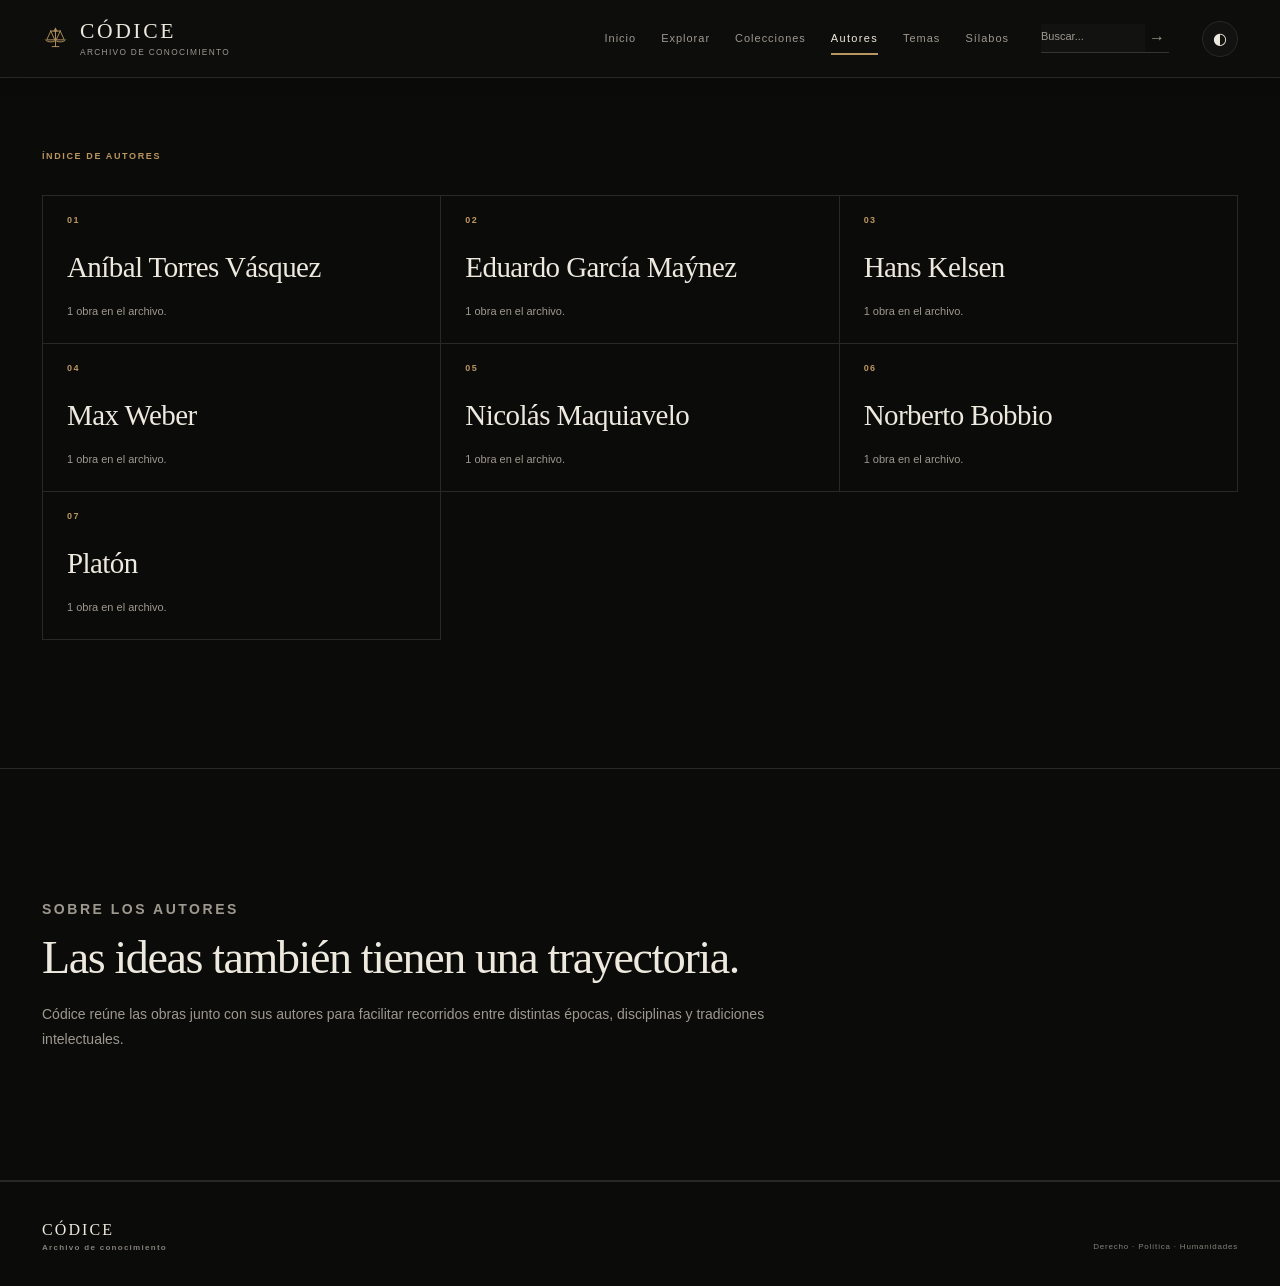
==== autores.html @ 2057ccee "Add files via upload" ====
<!DOCTYPE html>
<html lang="es">

<head>
    <meta charset="UTF-8">
    <meta name="viewport" content="width=device-width, initial-scale=1.0, viewport-fit=cover">
    <meta name="theme-color" content="#0d0d0c">
    <meta name="color-scheme" content="dark light">

    <title>Autores — Códice</title>

    <link rel="stylesheet" href="css/estilo.css">

    <script>
    (function () {
        try {
            var tema = localStorage.getItem("codice-theme");

            if (tema === "light") {
                document.documentElement.setAttribute("data-theme", "light");

                var meta = document.querySelector('meta[name="theme-color"]');

                if (meta) {
                    meta.setAttribute("content", "#f7f4ed");
                }
            }
        } catch (error) {
            /* almacenamiento bloqueado: se usa el tema por defecto */
        }
    })();
</script>

</head>

<body>

<a class="skip-link" href="#contenido">Saltar al contenido</a>


<header class="site-header" id="site-header">

    <a href="index.html" class="logo" aria-label="Códice — Inicio">

        <span class="logo-symbol" aria-hidden="true">

            <svg viewBox="0 0 40 40" xmlns="http://www.w3.org/2000/svg">

                <path d="M20 5V32" />
                <path d="M13 9H27" />
                <path d="M20 5L17.5 9H22.5L20 5Z" />
                <path d="M13 9L7 22H19L13 9Z" />
                <path d="M27 9L21 22H33L27 9Z" />
                <path d="M5 22C6 24 10 25 13 25C16 25 20 24 21 22" />
                <path d="M19 22C20 24 24 25 27 25C30 25 34 24 35 22" />
                <path d="M15 32H25" />

            </svg>

        </span>

        <span class="logo-text">

            <span class="logo-main">
                CÓDICE
            </span>

            <span class="logo-sub">
                ARCHIVO DE CONOCIMIENTO
            </span>

        </span>

    </a>


    <!-- Acciones de la cabecera en móvil (en escritorio quedan ocultas) -->
    <div class="header-actions">

        <button
            class="header-icon-btn"
            type="button"
            id="search-shortcut"
            aria-label="Buscar"
            aria-expanded="false"
            aria-controls="mobile-search"
        >
            <svg viewBox="0 0 24 24" width="22" height="22" fill="none" stroke="currentColor" stroke-width="1.5" stroke-linecap="round" aria-hidden="true">
                <circle cx="10.5" cy="10.5" r="6.5" />
                <path d="M15.5 15.5L21 21" />
            </svg>
        </button>

        <button
            class="header-icon-btn menu-toggle"
            type="button"
            id="menu-toggle"
            aria-label="Menú"
            aria-expanded="false"
            aria-controls="site-nav"
        >
            <span class="menu-icon" aria-hidden="true"></span>
        </button>

    </div>


    <nav class="navigation" id="site-nav" aria-label="Navegación principal">

        <a href="index.html">
            Inicio
        </a>

        <a href="explorar.html">
            Explorar
        </a>

        <a href="colecciones.html">
            Colecciones
        </a>

        <a href="autores.html" class="active" aria-current="page">
            Autores
        </a>

        <a href="temas.html">
            Temas
        </a>

        <a href="silabos.html">
            Sílabos
        </a>


        <form
            class="header-search"
            action="buscar.html"
            method="GET"
            role="search"
        >

            <label
                for="header-search-input"
                class="visually-hidden"
            >
                Buscar en Códice
            </label>

            <input
                id="header-search-input"
                type="search"
                name="q"
                placeholder="Buscar..."
                autocomplete="off"
            >

            <button
                type="submit"
                aria-label="Buscar"
            >
                →
            </button>

        </form>


        <button
            class="theme-toggle"
            type="button"
            aria-label="Modo claro"
            aria-pressed="false"
        >

            <span class="theme-toggle-text" aria-hidden="true">Apariencia</span>

            <span class="theme-toggle-state" aria-hidden="true">Oscuro</span>

            <span
                class="theme-toggle-icon"
                aria-hidden="true"
            >
                ◐
            </span>

        </button>

    </nav>


    <!-- Barra de búsqueda desplegable (solo móvil) -->
    <form
        class="mobile-search"
        id="mobile-search"
        action="buscar.html"
        method="GET"
        role="search"
        hidden
    >

        <label for="mobile-search-input" class="visually-hidden">
            Buscar en Códice
        </label>

        <input
            id="mobile-search-input"
            type="search"
            name="q"
            placeholder="Autor, obra o tema…"
            autocomplete="off"
            enterkeyhint="search"
        >

        <button type="submit" aria-label="Buscar">→</button>

    </form>

</header>


    <main id="contenido" tabindex="-1">

        <section class="section">

            <div class="section-header section-header--compact">

                <div>
                    <p class="eyebrow">
                        ÍNDICE DE AUTORES
                    </p>

                    <h1 class="page-title">Autores</h1>


                </div>

            </div>


<div class="collection-grid" id="lista-autores">

</div>

        </section>


        <section class="manifesto">

            <p class="eyebrow">
                SOBRE LOS AUTORES
            </p>

            <h2>
                Las ideas también tienen
                una trayectoria.
            </h2>

            <p>
                Códice reúne las obras junto con sus autores
                para facilitar recorridos entre distintas
                épocas, disciplinas y tradiciones intelectuales.
            </p>

        </section>

    </main>


    <footer>

    <div class="footer-brand">

        <span>
            CÓDICE
        </span>

        <small>
            Archivo de conocimiento
        </small>

    </div>

    <div class="footer-domain">
        Derecho · Política · Humanidades
    </div>

</footer>

<script src="js/app.js"></script>

</body>

</html>
---- css/estilo.css ----
/* =========================================================
   CÓDICE — HOJA DE ESTILOS

   ÍNDICE
   -----------------------------------------------------
   01. TOKENS
   02. RESET / BASE
   03. UTILIDADES / ACCESIBILIDAD
   04. LAYOUT — PRIMITIVOS
   05. COMPONENTES
       05.1  Header / Logo / Navegación
       05.2  Buscador (header)
       05.3  Cambio de tema
       05.4  Hero (páginas internas)
       05.5  Archive heading
       05.6  Resource List / Resource Card (base editorial)
       05.7  Generic cards
       05.8  Collection grid / Collection card
       05.9  Collection list / Collection row
       05.10 Sílabos
       05.11 Catalog list
       05.12 Search results
       05.13 Explore map
       05.14 Manifesto
       05.15 Footer
       05.16 Buscador avanzado
   06. PÁGINAS ESPECÍFICAS
       06.1  Home — hero + descubrir
       06.2  Biblioteca (#biblioteca)
       06.3  Resource page (recurso.html)
   07. RESPONSIVE GLOBAL (pendiente de descomponer por componente)
   08. MODO CLARO (resuelto en Fase 3 — personalidad propia + transición)
   -----------------------------------------------------

   NOTA: esta reorganización solo reordena y elimina duplicados /
   código huérfano ya confirmados contra el HTML del proyecto.
   No se modificó ningún valor visual, ni se tocaron los puntos
   pendientes de decisión (hardcodes de modo claro, flechas,
   resource-card de dos variantes, patrón eyebrow repetido).
========================================================= */


/* =========================================================
   01. TOKENS
========================================================= */

:root {

    /* =====================================================
       MODO OSCURO — BASE
    ===================================================== */

    /* Fondos */
    --black: #0b0b0a;
    --surface: #121210;
    --surface-light: #191816;

    /* Texto */
    --ivory: #eee9de;
    --ivory-soft: #d4cec2;
    --text-secondary: #9e998f;

    /* Escala gris */
    --gray: #85817a;
    --gray-dark: #514e48;

    /* Líneas */
    --line: #292824;
    --line-soft: rgba(238, 233, 222, 0.08);
    --line-strong: rgba(238, 233, 222, 0.18);

    /* Acento */
    --accent: #b99661;
    --accent-soft: #987c56;

    /* Header */
    --header-bg: #0d0d0c;
    --header-border: #292824;
    --header-shadow: 0 2px 16px rgba(0, 0, 0, 0.18);


    /* =====================================================
       TIPOGRAFÍA
    ===================================================== */

    --serif: Georgia, "Times New Roman", serif;
    --sans: Arial, Helvetica, sans-serif;


    /* =====================================================
       ESPACIADO
    ===================================================== */

    --space-1: 8px;
    --space-2: 12px;
    --space-3: 16px;
    --space-4: 24px;
    --space-5: 32px;
    --space-6: 48px;
    --space-7: 64px;
    --space-8: 96px;
    --space-9: 128px;


    /* =====================================================
       ANCHOS
    ===================================================== */

    --content-width: 1380px;
    --reading-width: 760px;
    --narrow-width: 620px;


    /* =====================================================
       MOVIMIENTO
    ===================================================== */

    --ease-soft: cubic-bezier(0.22, 1, 0.36, 1);
    --ease-standard: cubic-bezier(0.4, 0, 0.2, 1);

    --transition-fast: 160ms var(--ease-standard);
    --transition: 240ms var(--ease-soft);
    --transition-slow: 420ms var(--ease-soft);


    /* =====================================================
       BORDES
    ===================================================== */

    --border-thin: 1px solid var(--line);
    --border-soft: 1px solid var(--line-soft);
    --border-strong: 1px solid var(--line-strong);
}


/* =========================================================
   CÓDICE — MODO CLARO (tokens)
========================================================= */

[data-theme="light"] {

    /* =====================================================
       BASE — PAPEL
    ===================================================== */

    --black: #e7e2d8;
    --surface: #f4f1e9;
    --surface-light: #ddd7ca;


    /* =====================================================
       TIPOGRAFÍA — TINTA
    ===================================================== */

    --ivory: #201e1a;
    --ivory-soft: #3f3b34;
    --text-secondary: #686259;


    /* =====================================================
       GRISES
    ===================================================== */

    --gray: #645c51;
    --gray-dark: #aaa398;


    /* =====================================================
       LÍNEAS — IMPRESIÓN

       Valor más definido que el original (formaliza el ajuste
       manual que ya existía en overrides sueltos, unificado
       aquí como fuente única de verdad).
    ===================================================== */

    --line: #b9af9e;
    --line-soft: rgba(32, 30, 26, 0.10);
    --line-strong: rgba(32, 30, 26, 0.20);


    /* =====================================================
       ACENTO — BRONCE (hilo de marca compartido con el modo
       oscuro, con temple propio: más templado/antiguo)
    ===================================================== */

    --accent: #745829;
    --accent-soft: #5f4420;


    /* =====================================================
       HEADER — PAPEL MÁS LIMPIO
    ===================================================== */

    --header-bg: #f7f4ed;
    --header-border: #b9af9e;
    --header-shadow: 0 4px 26px rgba(40, 36, 28, 0.06);
}


/* =========================================================
   02. RESET / BASE
========================================================= */

*,
*::before,
*::after {
    box-sizing: border-box;
}

html {
    scroll-behavior: smooth;
    scroll-padding-top: 24px;
}

body {
    min-height: 100vh;
    margin: 0;
    background: var(--black);
    color: var(--ivory);
    font-family: var(--sans);
    font-size: 15px;
    line-height: 1.65;
    text-rendering: optimizeLegibility;
    -webkit-font-smoothing: antialiased;
}

img {
    display: block;
    max-width: 100%;
}

a {
    color: inherit;
    text-decoration: none;
}

button,
input,
select,
textarea {
    font: inherit;
    appearance: none;
}

button {
    cursor: pointer;
}

::selection {
    background: var(--accent);
    color: var(--black);
}

:focus-visible {
    outline: 1px solid var(--accent);
    outline-offset: 4px;
}

input::placeholder,
textarea::placeholder {
    opacity: 1;
}

main a {
    transition:
        color var(--transition-fast),
        opacity var(--transition-fast);
}

main a:hover {
    color: var(--ivory);
}


/* =========================================================
   TRANSICIÓN DE TEMA — BASE UNIVERSAL

   Especificidad mínima a propósito (selector universal): así
   cualquier componente con su propio `transition` más
   específico (cards, filas, etc., ya ajustados arriba) sigue
   mandando sobre esta regla. Esta capa solo cubre lo que no
   tiene transición propia (body, footer, .manifesto,
   .resource-metadata p, .resource-citation,
   .discover-cover, #biblioteca .card-cover, entre otros),
   así el cambio de tema no salta bruscamente en ningún punto
   del sitio. Se apoya en Fase 3: transición fluida oscuro/claro.
========================================================= */

*,
*::before,
*::after {
    transition:
        background-color var(--transition),
        border-color var(--transition),
        box-shadow var(--transition),
        color var(--transition);
}


/* =========================================================
   TRANSICIÓN DE TEMA — VIEW TRANSITIONS API

   El comportamiento nativo por defecto ya es un crossfade;
   solo ajustamos la duración para que combine con el resto
   del sistema de movimiento (--transition, 240ms).
========================================================= */

::view-transition-old(root),
::view-transition-new(root) {
    animation-duration: var(--transition);
}


/* =========================================================
   REDUCCIÓN DE MOVIMIENTO
========================================================= */

@media (prefers-reduced-motion: reduce) {

    html {
        scroll-behavior: auto;
    }

    *,
    *::before,
    *::after {
        scroll-behavior: auto !important;
        transition-duration: 0.01ms !important;
        animation-duration: 0.01ms !important;
        animation-iteration-count: 1 !important;
    }

    ::view-transition-old(root),
    ::view-transition-new(root) {
        animation-duration: 0.01ms !important;
    }
}


/* =========================================================
   03. UTILIDADES / ACCESIBILIDAD
========================================================= */

.visually-hidden {
    position: absolute !important;
    width: 1px !important;
    height: 1px !important;
    padding: 0 !important;
    margin: -1px !important;
    overflow: hidden !important;
    clip: rect(0, 0, 0, 0) !important;
    white-space: nowrap !important;
    border: 0 !important;
}


/* =========================================================
   04. LAYOUT — PRIMITIVOS
========================================================= */

.section {
    width: 100%;
    padding: var(--space-9) 42px;
    border-bottom: var(--border-thin);
}


/* =========================================================
   PÁGINAS DE ÍNDICE (Explorar / Colecciones / Autores / Temas / Sílabos)

   .section normalmente usa padding-top: 128px (--space-9),
   pensado para separar secciones dentro de una página con
   más presentación editorial (como Inicio). En estas páginas
   de índice, sin hero grande delante, ese mismo valor se
   siente como espacio muerto entre el header y el contenido.

   No se toca `.section` en sí (la usa Inicio también) — se
   sobreescribe solo cuando `.section` es lo primero dentro de
   `<main>`, que es exactamente el caso de estas páginas.
========================================================= */

main > .section:first-child {
    padding-top: 72px;
}


.eyebrow {
    margin: 0;

    color: var(--accent);

    font-size: 9px;
    font-weight: 600;
    letter-spacing: 0.18em;
    line-height: 1.4;

    text-transform: uppercase;
}

.section-header {
    display: flex;
    align-items: flex-end;
    justify-content: space-between;

    gap: var(--space-6);

    margin-bottom: var(--space-7);
}

.section-header > div {
    min-width: 0;
}

.section-header h1,

.section-header h2 {
    margin: 12px 0 0;

    color: var(--ivory);

    font-family: var(--serif);
    font-size: clamp(38px, 4.4vw, 60px);
    font-weight: 400;
    line-height: 0.94;
    letter-spacing: -0.035em;
}

.section-header > a {
    flex-shrink: 0;

    color: var(--text-secondary);

    font-size: 10px;
    font-weight: 600;
    letter-spacing: 0.12em;
    line-height: 1;

    transition:
        color var(--transition-fast),
        transform var(--transition-fast);
}

.section-header > a:hover {
    color: var(--ivory);
    transform: translateX(3px);
}

/* Para páginas donde el H2 era tautológico con el eyebrow
   (ej. "ÍNDICE DE AUTORES" + "Explorar por autor") y se
   eliminó: sin H2, el margin-bottom de 64px pensado para
   acompañar un título grande deja demasiado aire bajo una
   sola línea pequeña. */
.section-header--compact {
    margin-bottom: 32px;
}

.text-link,
.manifesto-link {
    position: relative;

    display: inline-flex;
    align-items: center;

    color: var(--ivory);

    font-size: 10px;
    font-weight: 600;
    letter-spacing: 0.13em;
    line-height: 1;

    transition: color var(--transition-fast);
}

.text-link::after,
.manifesto-link::after {
    content: "";

    width: 34px;
    height: 1px;

    margin-left: 12px;

    background: var(--accent);

    transform-origin: left center;

    transition:
        width var(--transition),
        transform var(--transition);
}

.text-link:hover,
.manifesto-link:hover {
    color: var(--ivory);
}

.text-link:hover::after,
.manifesto-link:hover::after {
    width: 45px;
}

.description {
    margin: 0;

    color: var(--ivory-soft);

    font-family: var(--serif);
    font-size: 22px;
    line-height: 1.4;
    letter-spacing: -0.01em;
}

.section-note {
    max-width: var(--narrow-width);

    margin: 10px 0 0;

    color: var(--text-secondary);

    font-size: 13px;
    line-height: 1.7;
}

.section-note:empty {
    display: none;
}

.page-main {
    width: min(100%, var(--content-width));
    margin: 0 auto;

    padding: var(--space-8) 42px var(--space-9);
}

.page-header {
    padding-bottom: var(--space-7);
    margin-bottom: var(--space-6);

    border-bottom: var(--border-thin);
}

.page-header h1 {
    max-width: 1000px;

    margin: 14px 0 18px;

    color: var(--ivory);

    font-family: var(--serif);
    font-size: clamp(54px, 7vw, 88px);
    font-weight: 400;
    line-height: 0.9;
    letter-spacing: -0.05em;
}

.page-header p {
    max-width: var(--narrow-width);

    margin: 0;

    color: var(--text-secondary);

    font-size: 14px;
    line-height: 1.8;
}

.page-section-title {
    margin: 0 0 var(--space-4);

    color: var(--ivory);

    font-family: var(--serif);
    font-size: 34px;
    font-weight: 400;
    line-height: 0.98;
    letter-spacing: -0.025em;
}

.page-section-label {
    margin: 0 0 10px;

    color: var(--accent);

    font-size: 9px;
    font-weight: 600;
    letter-spacing: 0.18em;
    line-height: 1.4;

    text-transform: uppercase;
}

.reading-width {
    width: min(100%, var(--reading-width));
}

.narrow-width {
    width: min(100%, var(--narrow-width));
}


/* =========================================================
   05. COMPONENTES
========================================================= */

/* =========================================================
   05.1 HEADER / LOGO / NAVEGACIÓN
========================================================= */

.site-header {
    position: sticky;
    top: 0;
    z-index: 100;

    width: 100%;
    min-height: 78px;
    padding: 0 42px;

    display: flex;
    align-items: center;
    justify-content: space-between;

    background: var(--header-bg);
    border-bottom: 1px solid var(--header-border);
    box-shadow: var(--header-shadow);

    transition:
        background-color var(--transition),
        border-color var(--transition),
        box-shadow var(--transition);
}

.logo {
    display: flex;
    align-items: center;
    gap: 11px;

    flex-shrink: 0;
}

.logo-symbol {
    width: 27px;
    height: 27px;

    display: flex;
    align-items: center;
    justify-content: center;

    flex-shrink: 0;

    color: var(--accent);
}

.logo-symbol svg {
    width: 100%;
    height: 100%;

    fill: none;
    stroke: currentColor;
    stroke-width: 1.35;
    stroke-linecap: round;
    stroke-linejoin: round;
}

.logo-text {
    display: flex;
    flex-direction: column;
    justify-content: center;
}

.logo-main {
    color: var(--ivory);

    font-family: var(--serif);
    font-size: 1.35rem;
    font-weight: 400;
    letter-spacing: 0.12em;
    line-height: 1;
}

.logo-sub {
    margin-top: 5px;

    color: var(--text-secondary);

    font-size: 0.52rem;
    font-weight: 400;
    letter-spacing: 0.16em;
    line-height: 1;
}

.navigation {
    display: flex;
    align-items: center;
    justify-content: flex-end;

    gap: 25px;

    flex-shrink: 0;
    white-space: nowrap;
}

.navigation > a {
    position: relative;

    color: var(--text-secondary);

    font-size: 11px;
    font-weight: 500;
    letter-spacing: 0.09em;
    line-height: 1;

    transition:
        color var(--transition-fast),
        opacity var(--transition-fast);
}

.navigation > a:hover {
    color: var(--ivory);
}

.navigation > a.active {
    color: var(--ivory);
    letter-spacing: 0.12em;
}

.navigation > a.active::after {
    content: "";

    position: absolute;
    left: 0;
    right: 0;
    bottom: -11px;

    height: 2px;

    background: var(--accent);
}


/* =========================================================
   05.2 BUSCADOR (HEADER)
========================================================= */

.header-search {
    width: 128px;
    margin-left: 7px;

    display: flex;
    align-items: center;

    border-bottom: 1px solid var(--line-strong);

    transition:
        width var(--transition),
        border-color var(--transition);
}

.header-search:focus-within {
    width: 160px;
    border-color: var(--accent);
}

.header-search input {
    width: 100%;
    min-width: 0;

    padding: 6px 0 8px;

    border: 0;
    outline: none;

    background: var(--surface);
    color: var(--ivory);

    font-size: 11px;
    line-height: 1.2;

    transition:
        background-color var(--transition),
        color var(--transition);
}

.header-search input::placeholder {
    color: var(--text-secondary);
}

.header-search input:focus {
    background: var(--surface-light);
}

.header-search button {
    width: 24px;
    height: 28px;

    flex-shrink: 0;

    padding: 0;

    border: 0;
    background: transparent;

    color: var(--text-secondary);

    font-size: 16px;
    font-weight: 400;
    line-height: 1;

    transition:
        color var(--transition-fast),
        transform var(--transition-fast);
}

.header-search button:hover {
    color: var(--accent);
    transform: translateX(2px);
}


/* =========================================================
   05.3 CAMBIO DE TEMA
========================================================= */

.theme-toggle {
    width: 36px;
    height: 36px;

    margin-left: 8px;
    padding: 0;

    display: flex;
    align-items: center;
    justify-content: center;

    flex-shrink: 0;

    border: 1px solid var(--line);
    border-radius: 50%;

    background: var(--surface);
    color: var(--ivory);

    cursor: pointer;

    transition:
        color var(--transition-fast),
        border-color var(--transition-fast),
        background-color var(--transition-fast),
        transform var(--transition-fast);
}

.theme-toggle:hover {
    color: var(--accent);
    border-color: var(--accent);
    background: var(--surface-light);

    transform: rotate(8deg);
}

.theme-toggle-icon {
    display: block;

    font-size: 16px;
    line-height: 1;
}


/* =========================================================
   05.4 HERO (PÁGINAS INTERNAS)
========================================================= */

main > .hero {
    padding: 58px 42px 54px;
    border-bottom: var(--border-thin);
    background: var(--black);
}

main > .hero .hero-content {
    width: min(100%, var(--content-width));
    margin: 0 auto;
}

main > .hero .hero-content h1 {
    max-width: 1000px;

    margin: 14px 0 16px;

    color: var(--ivory);

    font-family: var(--serif);
    font-size: clamp(52px, 7vw, 88px);
    font-weight: 400;
    line-height: 0.9;
    letter-spacing: -0.05em;
}

main > .hero .hero-description {
    max-width: var(--narrow-width);

    margin: 0;

    color: var(--text-secondary);

    font-size: 14px;
    line-height: 1.8;
}

/* Variante reducida: solo explorar.html y buscar.html (contienen #biblioteca) */
body:has(#biblioteca) > main > .hero {
    min-height: 0;
    padding: 30px 42px 34px;
}

body:has(#biblioteca) > main > .hero .hero-content {
    max-width: 780px;
}


/* =========================================================
   05.5 ARCHIVE HEADING
========================================================= */

.archive-heading {
    display: flex;
    align-items: flex-end;
    justify-content: space-between;
    gap: 30px;
    margin-bottom: 28px;
}

.archive-heading h2 {
    margin: 0;
    font-family: var(--serif);
    font-size: 34px;
    font-weight: 400;
    line-height: 1;
}

.archive-count {
    color: var(--gray);
    font-size: 10px;
    letter-spacing: 0.12em;
}


/* =========================================================
   05.6 RESOURCE LIST / RESOURCE CARD (base editorial)

   NOTA: este componente tiene una segunda variante definida
   más abajo bajo #biblioteca (06.2). Pendiente decidir si se
   formalizan como "variantes" de un mismo sistema o se separan
   con nombres propios — ver conversación sobre arquitectura.
========================================================= */

.resource-list {
    display: grid;
    grid-template-columns: repeat(3, minmax(0, 1fr));
    gap: 1px;
    background: var(--line);
    border-top: 1px solid var(--line);
    border-left: 1px solid var(--line);
}

.resource-list > * {
    min-width: 0;
}

.resource-card {
    min-width: 0;
    border: 0;
    border-right: 1px solid var(--line);
    border-bottom: 1px solid var(--line);
    background: var(--surface);
    transition:
        background-color var(--transition),
        border-color var(--transition);
}

.resource-card:hover {
    background: var(--surface-light);
}

.resource-card a {
    display: block;
}

.resource-card .card-cover {
    background: var(--surface-light);
}


.resource-card .card-content {
    padding: 22px 22px 25px;
}

.resource-card .eyebrow {
    color: var(--accent);
}

.resource-card h3 {
    min-height: 2em;
    margin: 9px 0 5px;
    color: var(--ivory);
    font-family: var(--serif);
    font-size: 28px;
    font-weight: 400;
    line-height: 1.05;
}

.resource-card p {
    margin: 0;
    color: var(--text-secondary);
    font-size: 12px;
    line-height: 1.55;
}

.resource-card .card-meta {
    margin-top: 12px;
    color: var(--gray);
    font-size: 10px;
    letter-spacing: 0.06em;
}

.resource-card:hover h3 {
    color: var(--ivory);
}

.card-cover {
    width: 100%;
    aspect-ratio: 0.68;
    object-fit: cover;
    display: block;
}


/* =========================================================
   05.7 GENERIC CARDS
========================================================= */

.card-content {
    padding: 20px;
}

.card-content h3 {
    margin: 7px 0;
    font-family: var(--serif);
    font-size: 26px;
    font-weight: 400;
    color: var(--ivory);
}

.card-content p {
    margin: 0;
    color: var(--text-secondary);
    font-size: 12px;
}


/* =========================================================
   05.8 COLLECTION GRID / COLLECTION CARD
   (autores.html, colecciones.html, temas.html)
========================================================= */

.collection-grid {
    display: grid;
    grid-template-columns: repeat(3, minmax(0, 1fr));

    border-top: var(--border-thin);
    border-left: var(--border-thin);
}

.collection-card {
    position: relative;

    min-height: 148px;
    padding: 20px 24px 22px;

    display: flex;
    flex-direction: column;
    justify-content: space-between;

    background: var(--black);
    border-right: var(--border-thin);
    border-bottom: var(--border-thin);

    transition:
        background-color var(--transition),
        border-color var(--transition),
        padding var(--transition);
}

.collection-card:hover {
    background: var(--surface);
    padding-left: 31px;
    padding-right: 21px;
}

.collection-card > span:first-child {
    color: var(--accent);

    font-size: 9px;
    font-weight: 600;
    letter-spacing: 0.16em;
    line-height: 1;
}

.collection-card h3 {
    margin: 15px 0 6px;

    color: var(--ivory);

    font-family: var(--serif);
    font-size: 29px;
    font-weight: 400;
    line-height: 1.02;
    letter-spacing: -0.02em;

    transition: color var(--transition-fast);
}

.collection-card:hover h3 {
    color: var(--ivory-soft);
}

.collection-card p {
    max-width: 330px;

    margin: 0;

    color: var(--text-secondary);

    font-size: 11px;
    line-height: 1.65;
}

.collection-card::after {
    content: "→";

    position: absolute;
    right: 25px;
    bottom: 24px;

    color: var(--gray);

    font-size: 16px;

    opacity: 0;

    transform: translateX(-5px);

    transition:
        opacity var(--transition),
        color var(--transition),
        transform var(--transition);
}

.collection-card:hover::after {
    color: var(--accent);
    opacity: 1;
    transform: translateX(0);
}

@media (max-width: 850px) {

    .collection-grid {
        grid-template-columns: repeat(2, minmax(0, 1fr));
    }

}

@media (max-width: 600px) {

    .collection-grid {
        grid-template-columns: 1fr;
    }

    .collection-card {
        min-height: 140px;
        padding: 18px 18px 20px;
    }

    .collection-card:hover {
        padding-left: 25px;
        padding-right: 15px;
    }

    .collection-card h3 {
        font-size: 27px;
    }

}


/* =========================================================
   05.9 COLLECTION LIST / COLLECTION ROW
   (bloque "Colecciones" en index.html)
========================================================= */

.collection-list {
    border-top: var(--border-thin);
}

.collection-row {
    min-height: 118px;

    display: grid;
    grid-template-columns: 60px minmax(220px, 1fr) minmax(180px, 0.65fr) 30px;

    gap: 28px;
    align-items: center;

    padding: 0;

    border-bottom: var(--border-thin);

    transition:
        background-color var(--transition),
        border-color var(--transition),
        padding var(--transition);
}

.collection-row:hover {
    padding-left: 16px;
    padding-right: 16px;

    background: var(--surface);
}

.collection-number {
    color: var(--accent);

    font-size: 9px;
    font-weight: 600;
    letter-spacing: 0.16em;
}

.collection-name {
    color: var(--ivory);

    font-family: var(--serif);
    font-size: clamp(27px, 3vw, 36px);
    font-weight: 400;
    line-height: 1;
    letter-spacing: -0.025em;

    transition: color var(--transition-fast);
}

.collection-row:hover .collection-name {
    color: var(--ivory-soft);
}

.collection-description {
    color: var(--text-secondary);

    font-size: 10px;
    line-height: 1.6;
    letter-spacing: 0.06em;
}

.collection-arrow {
    justify-self: end;

    color: var(--gray);

    font-size: 18px;

    transition:
        color var(--transition-fast),
        transform var(--transition);
}

.collection-row:hover .collection-arrow {
    color: var(--accent);
    transform: translateX(4px);
}

@media (max-width: 700px) {

    .collection-row {
        min-height: 96px;

        grid-template-columns: 34px 1fr 25px;

        gap: 15px;
    }

    .collection-description {
        display: none;
    }

    .collection-name {
        font-size: 25px;
    }

    .collection-row:hover {
        padding-left: 10px;
        padding-right: 10px;
    }
}


/* =========================================================
   05.10 SÍLABOS (silabos.html)

   Índice de ciclos persistente + contenido de un solo ciclo.
   Los ciclos son la navegación (12, siempre visibles); los
   cursos son el contenido (filas de registro, no tarjetas).
   En escritorio el índice queda sticky a la izquierda; en
   móvil se convierte en una franja horizontal no fija.
========================================================= */

.syllabus-layout {
    display: grid;
    grid-template-columns: 190px minmax(0, 1fr);
    gap: 64px;
    align-items: start;
}


/* ---- Índice de ciclos ---- */

.syllabus-index {
    position: sticky;
    top: 96px;

    display: flex;
    flex-direction: column;

    border-top: var(--border-thin);
}

.syllabus-index-link {
    position: relative;

    display: flex;
    align-items: baseline;
    justify-content: space-between;
    gap: 10px;

    padding: 11px 0 11px 14px;

    border-bottom: var(--border-soft);

    color: var(--text-secondary);

    font-size: 12px;
    letter-spacing: 0.03em;
    line-height: 1.3;

    transition:
        color var(--transition-fast),
        padding var(--transition-fast);
}

.syllabus-index-link:hover {
    padding-left: 18px;

    color: var(--ivory);
}

.syllabus-index-link[aria-current="true"] {
    color: var(--ivory);
}

.syllabus-index-link[aria-current="true"]::before {
    content: "";

    position: absolute;
    left: 0;
    top: 9px;
    bottom: 9px;

    width: 2px;

    background: var(--accent);
}

.syllabus-index-roman {
    font-family: var(--serif);
    font-size: 14px;
}

.syllabus-index-count {
    flex-shrink: 0;

    color: var(--gray);

    font-size: 9px;
    letter-spacing: 0.08em;
}


/* ---- Contenido del ciclo activo ---- */

.syllabus-content {
    min-width: 0;
}

.syllabus-cycle-heading {
    display: flex;
    align-items: baseline;
    gap: 16px;

    padding-bottom: 18px;
    margin-bottom: 4px;

    border-bottom: var(--border-thin);
}

.syllabus-cycle-heading h2 {
    margin: 0;

    color: var(--ivory);

    font-family: var(--serif);
    font-size: clamp(28px, 3vw, 36px);
    font-weight: 400;
    line-height: 1;
    letter-spacing: -0.02em;
}

.syllabus-cycle-heading-count {
    color: var(--gray);

    font-size: 10px;
    font-weight: 600;
    letter-spacing: 0.14em;
    line-height: 1;

    text-transform: uppercase;
}

.syllabus-courses {
    margin: 0;
    padding: 0;

    list-style: none;
}

.syllabus-course {
    display: grid;
    grid-template-columns: 40px minmax(0, 1fr);
    gap: 0 18px;

    padding: 18px 0;
}

.syllabus-course + .syllabus-course {
    border-top: var(--border-soft);
}

.syllabus-course-number {
    padding-top: 8px;

    color: var(--accent);

    font-size: 9px;
    font-weight: 600;
    letter-spacing: 0.16em;
    line-height: 1;
}

.syllabus-course-name {
    margin: 0;

    color: var(--ivory);

    font-family: var(--serif);
    font-size: 21px;
    font-weight: 400;
    line-height: 1.15;
    letter-spacing: -0.015em;
}

.syllabus-course-description {
    max-width: 560px;

    margin: 7px 0 0;

    color: var(--text-secondary);

    font-size: 12px;
    line-height: 1.6;
}

.syllabus-course-meta {
    display: flex;
    flex-wrap: wrap;
    align-items: baseline;
    gap: 4px 10px;

    margin: 7px 0 0;

    color: var(--ivory-soft);

    font-size: 11px;
    line-height: 1.5;
}

.syllabus-meta-label {
    color: var(--gray);

    font-size: 8px;
    font-weight: 600;
    letter-spacing: 0.16em;
    line-height: 1.3;

    text-transform: uppercase;
}


/* ---- Paginador (ciclo anterior / siguiente) ---- */

.syllabus-pager {
    display: flex;
    justify-content: space-between;
    gap: 24px;

    margin-top: 8px;
    padding-top: 22px;

    border-top: var(--border-thin);
}

.syllabus-pager-link {
    max-width: 45%;

    color: var(--text-secondary);

    font-size: 11px;
    letter-spacing: 0.05em;
    line-height: 1.5;

    transition: color var(--transition-fast);
}

.syllabus-pager-link:hover {
    color: var(--ivory);
}

.syllabus-pager-next {
    margin-left: auto;
    text-align: right;
}


/* ---- Responsive ---- */

@media (max-width: 900px) {

    .syllabus-layout {
        grid-template-columns: 160px minmax(0, 1fr);
        gap: 40px;
    }

}

@media (max-width: 700px) {

    .syllabus-layout {
        display: block;
    }

    .syllabus-index {
        position: static;

        flex-direction: row;
        overflow-x: auto;

        gap: 26px;

        margin: 0 0 28px;
        padding-bottom: 12px;

        border-top: 0;
        border-bottom: var(--border-thin);

        -webkit-overflow-scrolling: touch;
        scrollbar-width: none;
    }

    .syllabus-index::-webkit-scrollbar {
        display: none;
    }

    .syllabus-index-link {
        flex-shrink: 0;

        flex-direction: column;
        align-items: center;
        gap: 2px;

        padding: 0 0 10px;

        border-bottom: 0;
    }

    .syllabus-index-link:hover {
        padding-left: 0;
    }

    .syllabus-index-count {
        display: none;
    }

    .syllabus-index-roman {
        font-size: 16px;
    }

    .syllabus-index-link[aria-current="true"]::before {
        left: 0;
        right: 0;
        top: auto;
        bottom: 0;

        width: auto;
        height: 2px;
    }

    .syllabus-course {
        grid-template-columns: 32px minmax(0, 1fr);
        gap: 0 12px;

        padding: 15px 0;
    }

    .syllabus-course-name {
        font-size: 19px;
    }

    .syllabus-pager {
        flex-direction: column;
        gap: 10px;
    }

    .syllabus-pager-link,
    .syllabus-pager-next {
        max-width: 100%;
        text-align: left;
    }

}


/* =========================================================
   05.11 CATALOG LIST

   NOTA: no se encontró .catalog-list / .catalog-item en
   ninguno de los 8 HTML del proyecto. No estaba en la lista
   de eliminaciones acordadas, así que se conserva tal cual,
   solo reubicada — a verificar en una futura pasada.
========================================================= */

.catalog-list {
    border-top: 1px solid var(--line);
}

.catalog-item {
    min-height: 90px;
    padding: 20px 0;
    display: flex;
    justify-content: space-between;
    align-items: center;
    gap: 30px;
    border-bottom: 1px solid var(--line);
    transition:
        background-color var(--transition),
        border-color var(--transition),
        padding var(--transition);
}

.catalog-item:hover {
    padding-left: 15px;
    padding-right: 15px;
    background: var(--surface);
}

.catalog-item h3 {
    margin: 0;
    color: var(--ivory);
    font-family: var(--serif);
    font-size: 27px;
    font-weight: 400;
}

.catalog-item p {
    margin: 5px 0 0;
    color: var(--text-secondary);
    font-size: 12px;
}

.catalog-item > span {
    color: var(--accent);
    font-size: 18px;
}


/* =========================================================
   05.12 SEARCH RESULTS (buscar.html)
========================================================= */

.search-results {
    display: grid;
    gap: 1px;
    background: var(--line);
}

.search-result {
    padding: 25px 28px;
    background: var(--surface);
    border-bottom: 1px solid var(--line);
    transition:
        background-color var(--transition),
        border-color var(--transition);
}

.search-result:hover {
    background: var(--surface-light);
}

.search-result h3 {
    margin: 7px 0 5px;
    color: var(--ivory);
    font-family: var(--serif);
    font-size: 29px;
    font-weight: 400;
    line-height: 1;
}

.search-result p {
    margin: 0;
    color: var(--text-secondary);
    font-size: 12px;
}

.search-empty {
    padding: 55px 0;
    color: var(--text-secondary);
    border-top: 1px solid var(--line);
    border-bottom: 1px solid var(--line);
}


/* =========================================================
   05.16 BUSCADOR AVANZADO (buscar.html)

   Profundidad progresiva: una barra simple siempre; la opción
   de búsqueda avanzada aparece al enfocar; Área/Tipo primero,
   jerarquía académica contextual después y criterios
   bibliográficos solo si se añaden. Los selectores reutilizan
   el estilo editorial del filtro de Explorar (ver .catalog-filter-*).
========================================================= */

.search-console {
    max-width: var(--reading-width);

    margin: 0 0 44px;
}

.search-console-bar {
    display: flex;
    align-items: center;

    border-bottom: 1px solid var(--line-strong);

    transition: border-color var(--transition);
}

.search-console-bar:focus-within {
    border-color: var(--accent);
}

.search-console-bar input {
    width: 100%;
    min-width: 0;

    padding: 14px 0 12px;

    border: 0;
    outline: none;

    background: transparent;
    color: var(--ivory);

    font-family: var(--serif);
    font-size: clamp(20px, 2.2vw, 26px);
    letter-spacing: -0.01em;
    line-height: 1.25;
}

.search-console-bar input::placeholder {
    color: var(--gray);
}

.search-console-bar input::-webkit-search-cancel-button {
    display: none;
}

.search-console-bar button {
    width: 44px;
    height: 44px;

    flex-shrink: 0;

    padding: 0;

    border: 0;
    background: transparent;
    color: var(--gray);

    font-size: 20px;
    line-height: 1;

    transition:
        color var(--transition-fast),
        transform var(--transition-fast);
}

.search-console-bar button:hover {
    color: var(--accent);
    transform: translateX(3px);
}

.search-console-aux {
    display: flex;
    align-items: center;
    justify-content: space-between;
    gap: 24px;

    min-height: 34px;
    padding-top: 10px;

    opacity: 0;

    transition: opacity var(--transition);
}

.search-console:focus-within .search-console-aux,
.search-console.is-active .search-console-aux {
    opacity: 1;
}

.search-advanced-toggle,
.search-clear {
    padding: 0;

    border: 0;
    background: transparent;
    color: var(--text-secondary);

    font-size: 10px;
    font-weight: 600;
    letter-spacing: 0.13em;
    line-height: 1;

    text-transform: uppercase;

    transition: color var(--transition-fast);
}

.search-clear[hidden] {
    display: none;
}

.search-advanced-toggle:hover,
.search-clear:hover {
    color: var(--ivory);
}

.search-advanced-sign {
    display: inline-block;

    margin-right: 6px;

    color: var(--accent);

    font-size: 13px;

    transition: transform var(--transition);
}

.search-advanced-toggle[aria-expanded="true"] .search-advanced-sign {
    transform: rotate(45deg);
}

.search-advanced {
    display: grid;
    grid-template-rows: 0fr;

    visibility: hidden;

    transition:
        grid-template-rows 240ms var(--ease-soft),
        visibility 0s linear 240ms;
}

.search-advanced.is-open {
    grid-template-rows: 1fr;

    visibility: visible;

    transition-delay: 0s, 0s;
}

.search-advanced-inner {
    min-height: 0;

    padding: 0 8px;
    margin: 0 -8px;

    overflow: hidden;
}

.search-fields,
.search-extra {
    display: flex;
    flex-wrap: wrap;
    align-items: flex-end;
    gap: 22px 36px;
}

.search-fields {
    padding: 22px 0 6px;
}

.search-extra {
    margin-top: 14px;
    padding: 18px 0 8px;

    border-top: var(--border-soft);
}

.search-extra:empty {
    display: none;
}

.search-field {
    flex: 0 1 220px;

    min-width: 160px;

    display: flex;
    flex-direction: column;
    gap: 8px;
}

.search-field.is-new {
    animation: search-field-in 240ms var(--ease-soft) both;
}

@keyframes search-field-in {

    from {
        opacity: 0;
        transform: translateY(-5px);
    }

    to {
        opacity: 1;
        transform: none;
    }

}

.search-field-head {
    display: flex;
    align-items: baseline;
    justify-content: space-between;
    gap: 12px;

    min-height: 12px;
}

.search-field-remove {
    padding: 0 2px;

    border: 0;
    background: transparent;
    color: var(--gray);

    font-size: 15px;
    line-height: 1;

    transition: color var(--transition-fast);
}

.search-field-remove:hover {
    color: var(--accent);
}

.search-field .search-field-control {
    display: flex;
}

.search-field .search-field-select {
    width: 100%;
}

.search-year {
    display: flex;
    align-items: baseline;
    gap: 10px;
}

.search-year input {
    width: 88px;

    padding: 4px 0 6px;

    border: 0;
    border-bottom: 1px solid var(--line-strong);
    border-radius: 0;
    outline: none;

    background: transparent;
    color: var(--ivory);

    font-family: var(--sans);
    font-size: 13px;
    line-height: 1.3;

    -moz-appearance: textfield;

    transition: border-color var(--transition-fast);
}

.search-year input::-webkit-outer-spin-button,
.search-year input::-webkit-inner-spin-button {
    margin: 0;

    -webkit-appearance: none;
}

.search-year input:hover,
.search-year input:focus {
    border-color: var(--accent);
}

.search-year input::placeholder {
    color: var(--gray);
}

.search-year-sep {
    color: var(--gray);
}

.search-add {
    flex: 0 0 auto;
}

.search-add .search-field-control {
    display: inline-flex;
}

.search-add-select {
    appearance: none;

    padding: 6px 20px 6px 0;

    border: 0;
    background: transparent;
    color: var(--text-secondary);

    font-family: var(--sans);
    font-size: 10px;
    font-weight: 600;
    letter-spacing: 0.13em;
    line-height: 1;

    text-transform: uppercase;

    cursor: pointer;

    transition: color var(--transition-fast);
}

.search-add-select:hover,
.search-add-select:focus-visible {
    color: var(--ivory);
}

.search-add-select option {
    background: var(--surface);
    color: var(--ivory);

    text-transform: none;
}

.search-chips {
    display: flex;
    flex-wrap: wrap;
    gap: 10px 26px;

    margin: 22px 0 0;
    padding: 0;

    list-style: none;
}

.search-chips:empty {
    display: none;
}

.search-chip {
    display: inline-flex;
    align-items: baseline;
    gap: 9px;

    padding: 3px 0 5px;

    border: 0;
    border-bottom: 1px solid var(--line-strong);
    background: transparent;
    color: var(--ivory);

    font-size: 12px;
    line-height: 1.3;

    transition: border-color var(--transition-fast);
}

.search-chip-key {
    color: var(--gray);

    font-size: 8px;
    font-weight: 600;
    letter-spacing: 0.16em;

    text-transform: uppercase;
}

.search-chip-x {
    color: var(--gray);

    transition: color var(--transition-fast);
}

.search-chip:hover {
    border-color: var(--accent);
}

.search-chip:hover .search-chip-x {
    color: var(--accent);
}

@media (max-width: 600px) {

    .search-field {
        flex-basis: 100%;
    }

    .search-field-select,
    .search-year input,
    .search-add-select {
        font-size: 16px;
    }

    .search-year input {
        width: 100px;
    }

}


/* =========================================================
   05.13 EXPLORE MAP (bloque "Explora el archivo" en index.html)
========================================================= */

.explore-map {
    display: grid;
    grid-template-columns: 1fr 1fr;

    border-top: var(--border-thin);
    border-left: var(--border-thin);
}

.explore-map-item {
    min-height: 250px;

    padding: 26px 28px;

    display: grid;
    grid-template-columns: 42px minmax(0, 1fr) 25px;
    gap: 20px;

    border-right: var(--border-thin);
    border-bottom: var(--border-thin);

    background: var(--black);

    transition:
        background-color var(--transition),
        border-color var(--transition),
        padding var(--transition);
}

.explore-map-item:hover {
    padding-left: 34px;
    padding-right: 22px;
    background: var(--surface);
}

.explore-map-number {
    color: var(--accent);

    font-size: 9px;
    font-weight: 600;
    letter-spacing: 0.14em;
}

.explore-map-content {
    min-width: 0;
}

.explore-map-content h3 {
    margin: 12px 0 10px;

    color: var(--ivory);

    font-family: var(--serif);
    font-size: 34px;
    font-weight: 400;
    line-height: 0.95;
    letter-spacing: -0.025em;
}

.explore-map-content p:last-child {
    max-width: 330px;

    margin: 0;

    color: var(--text-secondary);

    font-size: 11px;
    line-height: 1.7;
}

.explore-map-arrow {
    align-self: end;

    color: var(--gray);

    font-size: 18px;

    transition:
        color var(--transition-fast),
        transform var(--transition);
}

.explore-map-item:hover .explore-map-arrow {
    color: var(--accent);
    transform: translateX(4px);
}

@media (max-width: 700px) {

    .explore-map {
        grid-template-columns: 1fr;
    }

    .explore-map-item {
        min-height: 210px;
        padding: 23px 20px;
    }

    .explore-map-content h3 {
        font-size: 30px;
    }

}


/* =========================================================
   05.14 MANIFESTO
   (bloque de cierre en autores / colecciones / sílabos / temas)

   NOTA: existe una segunda variante, .manifesto-section /
   .manifesto-number / .manifesto-content, usada solo en
   index.html, con más elementos (número + link). Se deja
   sin estilos propios por ahora — pendiente de decidir si
   se unifica con este componente o se mantiene aparte
   (conversación de Fase 4).
========================================================= */

.manifesto {
    padding: var(--space-9) 42px;
    border-bottom: var(--border-thin);
}

.manifesto .eyebrow {
    margin-bottom: 12px;
}

.manifesto h2 {
    max-width: 700px;

    margin: 12px 0 20px;

    color: var(--ivory);

    font-family: var(--serif);
    font-size: clamp(32px, 3.6vw, 46px);
    font-weight: 400;
    line-height: 1.05;
    letter-spacing: -0.03em;
}

.manifesto p {
    max-width: var(--reading-width);

    margin: 0;

    color: var(--text-secondary);

    font-size: 14px;
    line-height: 1.8;
}

@media (max-width: 700px) {

    .manifesto {
        padding: 72px 20px;
    }

    .manifesto h2 {
        font-size: clamp(28px, 8vw, 38px);
    }

}


/* =========================================================
   05.15 FOOTER
========================================================= */

footer {
    padding: 40px 42px 34px;

    display: flex;
    justify-content: space-between;
    align-items: flex-end;

    gap: 30px;

    border-top: var(--border-thin);

    color: var(--gray);

    font-size: 9px;
    letter-spacing: 0.1em;
    line-height: 1.5;
}

.footer-brand {
    display: flex;
    flex-direction: column;
    gap: 6px;
}

.footer-brand span {
    color: var(--ivory);
    font-family: var(--serif);
    font-size: 16px;
    font-weight: 400;
    letter-spacing: 0.13em;
    line-height: 1;
}

.footer-brand small {
    color: var(--gray);
    font-size: 8px;
    font-weight: 600;
    letter-spacing: 0.16em;
    line-height: 1;
}

.footer-domain {
    color: var(--gray);
    font-size: 8px;
    letter-spacing: 0.1em;
    line-height: 1.4;
    text-align: right;
}


/* =========================================================
   06. PÁGINAS ESPECÍFICAS
========================================================= */

/* =========================================================
   06.1 HOME — HERO + DESCUBRIR (index.html)
========================================================= */

.home-hero {
    min-height: calc(100vh - 78px);
    max-height: 700px;

    padding: 34px 42px 38px;

    position: relative;
    overflow: hidden;

    border-bottom: var(--border-thin);
    background: var(--black);
}

.home-hero-grid {
    position: absolute;

    top: 0;
    bottom: 0;

    left: calc(50% + 1.5vw);

    width: 1px;

    background: var(--line-soft);

    pointer-events: none;
}

.home-hero-layout {
    position: relative;
    z-index: 2;

    display: grid;
    grid-template-columns:
        minmax(0, 1.08fr)
        minmax(390px, 0.92fr);

    gap: clamp(44px, 6vw, 82px);

    width: min(100%, var(--content-width));

    margin: 0 auto;
}

.home-welcome {
    min-width: 0;

    padding: 42px 0 0 2%;
}

.home-welcome h1 {
    max-width: 690px;

    margin: 15px 0 20px;

    color: var(--ivory);

    font-family: var(--serif);
    font-size: clamp(46px, 5vw, 72px);
    font-weight: 400;
    line-height: 0.9;
    letter-spacing: -0.05em;
}

.home-welcome h1 em {
    color: var(--accent);
    font-style: normal;
}

.home-description {
    max-width: 470px;

    margin: 0;

    color: var(--text-secondary);

    font-size: 14px;
    line-height: 1.8;
}

.home-hero .eyebrow {
    margin: 0;

    color: var(--accent);

    font-size: 9px;
    font-weight: 600;
    letter-spacing: 0.17em;
    line-height: 1.3;

    text-transform: uppercase;
}

.home-search {
    max-width: 520px;

    margin-top: 34px;
}

.home-search > label {
    display: block;

    margin-bottom: 9px;

    color: var(--gray);

    font-size: 8px;
    font-weight: 600;
    letter-spacing: 0.16em;
    line-height: 1.3;

    text-transform: uppercase;
}

.home-search-field {
    display: flex;
    align-items: center;

    border-bottom: var(--border-strong);

    transition:
        border-color var(--transition),
        background-color var(--transition);
}

.home-search-field:focus-within {
    border-color: var(--accent);
}

.home-search-field input {
    width: 100%;
    min-width: 0;

    padding: 13px 0 12px;

    border: 0;
    outline: none;

    background: transparent;
    color: var(--ivory);

    font-family: var(--sans);
    font-size: 13px;
    line-height: 1.3;
}

.home-search-field input::placeholder {
    color: var(--gray);
}

.home-search-field button {
    width: 38px;
    height: 38px;

    flex-shrink: 0;

    padding: 0;

    border: 0;

    background: transparent;
    color: var(--gray);

    font-size: 18px;
    font-weight: 400;
    line-height: 1;

    cursor: pointer;

    transition:
        color var(--transition-fast),
        transform var(--transition-fast);
}

.home-search-field button:hover {
    color: var(--accent);
    transform: translateX(3px);
}

.home-bottom {
    max-width: 520px;

    margin-top: 34px;
    padding-top: 16px;

    display: flex;
    align-items: center;
    justify-content: space-between;

    gap: 24px;

    border-top: var(--border-thin);
}

.home-bottom > span {
    color: var(--gray);

    font-size: 9px;
    font-weight: 500;
    letter-spacing: 0.09em;
    line-height: 1.4;

    text-transform: uppercase;
}

.home-bottom > a {
    display: inline-flex;
    align-items: center;
    gap: 9px;

    flex-shrink: 0;

    color: var(--ivory);

    font-size: 9px;
    font-weight: 600;
    letter-spacing: 0.13em;
    line-height: 1;

    transition:
        color var(--transition-fast),
        transform var(--transition-fast);
}

.home-bottom > a b {
    color: var(--accent);

    font-size: 15px;
    font-weight: 400;

    transition: transform var(--transition-fast);
}

.home-bottom > a:hover {
    color: var(--accent);
}

.home-bottom > a:hover b {
    transform: translateX(3px);
}

.home-discover {
    min-width: 0;

    padding-top: 20px;
    padding-left: 8px;
}

.discover-heading {
    display: flex;
    align-items: flex-end;
    justify-content: space-between;

    padding-bottom: 14px;

    border-bottom: var(--border-thin);
}

.discover-heading h2 {
    margin: 9px 0 0;

    color: var(--ivory);

    font-family: var(--serif);
    font-size: clamp(28px, 3vw, 39px);
    font-weight: 400;
    line-height: 0.98;
    letter-spacing: -0.03em;
}

.discover-number {
    color: var(--gray);

    font-family: var(--serif);
    font-size: 17px;
    font-weight: 400;
    line-height: 1;
}

.discover-main {
    display: grid;
    grid-template-columns: minmax(165px, 0.52fr) minmax(0, 0.88fr);

    gap: 27px;

    padding: 24px 0 26px;

    border-bottom: var(--border-thin);

    color: inherit;
}

.discover-cover {
    width: 100%;

    aspect-ratio: 0.68;

    overflow: hidden;

    background: var(--surface-light);
    border: var(--border-thin);
}

.discover-cover img {
    width: 100%;
    height: 100%;

    display: block;

    object-fit: cover;

    transition:
        transform var(--transition-slow),
        filter var(--transition);
}

.discover-main:hover .discover-cover img {
    transform: scale(1.018);
}

.discover-main-info {
    min-width: 0;

    align-self: center;
}

.discover-main-info h3 {
    margin: 10px 0 7px;

    color: var(--ivory);

    font-family: var(--serif);
    font-size: clamp(31px, 3.2vw, 45px);
    font-weight: 400;
    line-height: 0.95;
    letter-spacing: -0.035em;

    transition: color var(--transition-fast);
}

.discover-main:hover .discover-main-info h3 {
    color: var(--ivory-soft);
}

.discover-main-info > p:not(.eyebrow) {
    margin: 0;

    color: var(--text-secondary);

    font-size: 11px;
    line-height: 1.5;
}

.discover-main-info > span {
    display: inline-block;

    margin-top: 22px;

    color: var(--accent);

    font-size: 9px;
    font-weight: 600;
    letter-spacing: 0.12em;
    line-height: 1;

    text-transform: uppercase;

    transition: transform var(--transition-fast);
}

.discover-main:hover .discover-main-info > span {
    transform: translateX(3px);
}

.discover-list {
    display: grid;
    grid-template-columns: repeat(2, minmax(0, 1fr));
}

.discover-item {
    min-width: 0;

    padding: 18px 20px 18px 0;

    display: flex;
    align-items: flex-start;
    justify-content: space-between;

    gap: 16px;

    color: inherit;

    border-bottom: var(--border-thin);
}

.discover-item + .discover-item {
    padding-left: 20px;
    border-left: var(--border-thin);
}

.discover-item h3 {
    margin: 7px 0 5px;

    color: var(--ivory);

    font-family: var(--serif);
    font-size: 19px;
    font-weight: 400;
    line-height: 1.05;
    letter-spacing: -0.015em;

    transition: color var(--transition-fast);
}

.discover-item p:not(.eyebrow) {
    margin: 0;

    color: var(--text-secondary);

    font-size: 10px;
    line-height: 1.4;
}

.discover-item > span {
    flex-shrink: 0;

    padding-top: 22px;

    color: var(--gray);

    font-size: 15px;

    transition:
        color var(--transition-fast),
        transform var(--transition-fast);
}

.discover-item:hover h3 {
    color: var(--ivory-soft);
}

.discover-item:hover > span {
    color: var(--accent);
    transform: translateX(3px);
}

.collections-section .section-header {
    margin-bottom: 54px;
}


/* =========================================================
   HOME — RESPONSIVE
========================================================= */

@media (max-width: 1050px) {

    .home-hero {
        padding-left: 28px;
        padding-right: 28px;
    }

    .home-hero-layout {
        grid-template-columns:
            minmax(0, 1fr)
            minmax(330px, 0.82fr);

        gap: 48px;
    }

    .home-welcome {
        padding-left: 0;
    }

    .home-welcome h1 {
        font-size: clamp(44px, 5.5vw, 64px);
    }

    .discover-main {
        grid-template-columns: 135px minmax(0, 1fr);
        gap: 20px;
    }

    .discover-main-info h3 {
        font-size: 35px;
    }
}

@media (max-width: 850px) {

    .home-hero {
        min-height: auto;
        max-height: none;

        padding-top: 30px;
        padding-bottom: 54px;
    }

    .home-hero-layout {
        grid-template-columns: 1fr;

        gap: 58px;
    }

    .home-hero-grid {
        left: 68%;
    }

    .home-welcome {
        padding-top: 22px;
    }

    .home-welcome h1 {
        max-width: 650px;
    }

    .home-description {
        max-width: 560px;
    }

    .home-search {
        max-width: 560px;
    }

    .home-bottom {
        max-width: 560px;
    }

    .home-discover {
        max-width: 680px;
        padding-top: 0;
    }

    .discover-main {
        grid-template-columns: 190px minmax(0, 1fr);
    }

    .discover-main-info h3 {
        font-size: 40px;
    }
}

@media (max-width: 700px) {

    .home-hero {
        padding: 24px 20px 44px;
    }

    .home-hero-grid {
        display: none;
    }

    .home-hero-layout {
        gap: 46px;
    }

    .home-welcome {
        padding-top: 12px;
    }

    .home-welcome h1 {
        max-width: 100%;

        margin-top: 13px;
        margin-bottom: 18px;

        font-size: clamp(43px, 12vw, 60px);
        line-height: 0.92;
    }

    .home-description {
        max-width: 520px;

        font-size: 13px;
        line-height: 1.7;
    }

    .home-search {
        margin-top: 28px;
    }

    .home-bottom {
        align-items: flex-start;
        flex-direction: column;

        margin-top: 28px;

        gap: 16px;
    }

    .home-discover {
        width: 100%;
    }

    .discover-heading h2 {
        font-size: 31px;
    }

    .discover-main {
        grid-template-columns: 125px minmax(0, 1fr);

        gap: 20px;

        padding-top: 18px;
    }

    .discover-main-info h3 {
        font-size: 31px;
    }

    .discover-main-info > span {
        margin-top: 17px;
    }

    .discover-list {
        grid-template-columns: 1fr;
    }

    .discover-item,
    .discover-item + .discover-item {
        padding: 17px 0;

        border-left: 0;
    }

    .discover-item h3 {
        font-size: 20px;
    }
}

@media (max-width: 500px) {

    .home-description {
        font-size: 13px;
    }

    .discover-main {
        grid-template-columns: 125px minmax(0, 1fr);
        gap: 18px;
    }

    .discover-main-info h3 {
        font-size: 29px;
    }

    .discover-cover {
        aspect-ratio: 0.68;
    }
}


/* =========================================================
   06.2 BIBLIOTECA (#biblioteca)
   Grid de catálogo generado por JS en explorar.html y
   buscar.html. Ver nota en 05.6 sobre la relación con
   .resource-card genérico.
========================================================= */

body:has(#biblioteca) > main > .section {
    padding-top: 56px;
    padding-bottom: 90px;
}

#biblioteca {
    display: grid;
    grid-template-columns: repeat(4, minmax(0, 1fr));
    gap: 46px 28px;
    align-items: start;
}

#biblioteca > .description {
    grid-column: 1 / -1;
}

#biblioteca .resource-card {
    display: grid;

    min-width: 0;

    color: inherit;
    background: transparent;
    border: 0;

    grid-template-columns: 1fr;

    transition:
        transform var(--transition),
        opacity var(--transition);
}

#biblioteca .resource-card:hover {
    transform: translateY(-3px);
}

#biblioteca .card-info {
    display: contents;
}

#biblioteca .resource-type {
    grid-row: 1;

    margin: 0 0 9px;

    color: var(--accent);

    font-size: 9px;
    font-weight: 600;
    letter-spacing: 0.17em;
    line-height: 1.3;

    text-transform: uppercase;
}

#biblioteca .card-info h3 {
    grid-row: 2;

    max-width: 95%;

    margin: 0 0 5px;

    color: var(--ivory);

    font-family: var(--serif);
    font-size: 24px;
    font-weight: 400;
    line-height: 1.05;
    letter-spacing: -0.015em;

    transition:
        color var(--transition-fast),
        transform var(--transition);
}

#biblioteca .resource-card:hover .card-info h3 {
    color: var(--ivory-soft);
}

#biblioteca .author {
    grid-row: 3;

    margin: 0 0 17px;

    color: var(--text-secondary);

    font-size: 12px;
    line-height: 1.4;
}

#biblioteca .card-cover {
    grid-row: 4;

    width: 100%;
    aspect-ratio: 0.68;

    overflow: hidden;

    margin: 0;

    position: relative;

    background: var(--surface-light);
    border: var(--border-thin);
}

#biblioteca .card-cover::after {
    content: "";

    position: absolute;
    inset: 0;

    background: linear-gradient(
        to bottom,
        transparent 70%,
        var(--line-soft)
    );

    pointer-events: none;
}

#biblioteca .card-cover img {
    width: 100%;
    height: 100%;

    display: block;

    object-fit: cover;

    transition:
        transform var(--transition-slow),
        filter var(--transition);
}

#biblioteca .resource-card:hover .card-cover img {
    transform: scale(1.018);
}

#biblioteca .card-cover-empty {
    width: 100%;
    height: 100%;

    display: flex;
    align-items: center;
    justify-content: center;

    color: var(--gray);

    font-size: 9px;
    letter-spacing: 0.14em;
    text-transform: uppercase;
}

#biblioteca .metadata {
    grid-row: 5;

    display: block;

    padding-top: 11px;

    color: var(--gray);

    font-size: 9px;
    line-height: 1.5;
    letter-spacing: 0.06em;
}

#biblioteca .resource-card:focus-visible {
    outline: 1px solid var(--accent);
    outline-offset: 5px;
}


/* =========================================================
   BIBLIOTECA — RESPONSIVE
========================================================= */

@media (max-width: 1100px) {

    #biblioteca {
        grid-template-columns: repeat(3, minmax(0, 1fr));
        gap: 52px 24px;
    }

}

@media (max-width: 700px) {

    #biblioteca {
        grid-template-columns: repeat(2, minmax(0, 1fr));
        gap: 46px 18px;
    }

    #biblioteca .card-info h3 {
        font-size: 21px;
    }

}

@media (max-width: 500px) {

    body:has(#biblioteca) > main > .hero {
        padding: 24px 20px 28px;
    }

    body:has(#biblioteca) > main > .section {
        padding-top: 42px;
        padding-bottom: 70px;
    }

    #biblioteca {
        grid-template-columns: 1fr;
        gap: 54px;
    }

    #biblioteca .card-info h3 {
        max-width: 90%;
        font-size: 25px;
    }

    #biblioteca .card-cover {
        width: 86%;
    }

}


/* =========================================================
   EXPLORAR — BARRA DE HERRAMIENTAS DEL CATÁLOGO
   (filtro de tipo + control de densidad)

   Todo lo de aquí abajo está scopeado a .page-explorar, para
   no afectar a Buscar, que comparte el mismo #biblioteca
   pero no pidió ni filtro ni densidad variable.
========================================================= */

.catalog-toolbar {
    display: flex;
    align-items: flex-end;
    justify-content: space-between;
    flex-wrap: wrap;
    gap: 20px 32px;

    padding-bottom: 18px;
    margin-bottom: 36px;

    border-bottom: var(--border-thin);
}

.catalog-filter {
    display: flex;
    align-items: baseline;
    gap: 12px;
}

.catalog-filter-label,
.search-field-label {
    color: var(--gray);

    font-size: 9px;
    font-weight: 600;
    letter-spacing: 0.16em;
    line-height: 1;

    text-transform: uppercase;
}

.catalog-filter-control,
.search-field-control {
    position: relative;

    display: inline-flex;
    align-items: center;
}

.catalog-filter-select,
.search-field-select {
    appearance: none;

    padding: 4px 22px 6px 0;

    border: 0;
    border-bottom: 1px solid var(--line-strong);
    border-radius: 0;

    background: transparent;
    color: var(--ivory);

    font-family: var(--sans);
    font-size: 13px;
    line-height: 1.3;

    cursor: pointer;

    transition: border-color var(--transition-fast);
}

.catalog-filter-select:hover,
.catalog-filter-select:focus-visible,
.search-field-select:hover,
.search-field-select:focus-visible {
    border-color: var(--accent);
}

.catalog-filter-select option,
.search-field-select option {
    background: var(--surface);
    color: var(--ivory);
}

.catalog-filter-caret,
.search-field-caret {
    position: absolute;
    right: 2px;

    color: var(--gray);

    font-size: 10px;

    pointer-events: none;
}

.catalog-density-toggle {
    display: none;

    align-items: center;
    gap: 10px;

    padding: 4px 0 6px;

    border: 0;
    background: transparent;
    color: var(--text-secondary);

    transition: color var(--transition-fast);
}

.catalog-density-toggle:hover,
.catalog-density-toggle:focus-visible {
    color: var(--ivory);
}

.catalog-density-arrows {
    display: flex;
    gap: 5px;

    color: var(--accent);

    font-size: 13px;
    line-height: 1;

    transition: gap var(--transition-fast);
}

.catalog-density-toggle.is-compact .catalog-density-arrows {
    flex-direction: row-reverse;
    gap: 2px;
}

.catalog-density-label {
    position: relative;

    min-width: 52px;

    font-size: 10px;
    font-weight: 600;
    letter-spacing: 0.08em;
    line-height: 1;

    text-align: left;

    text-transform: uppercase;
}

.catalog-density-label-expand,
.catalog-density-label-reduce {
    position: absolute;
    left: 0;
    top: 0;

    opacity: 0;

    transition: opacity var(--transition-fast);
}

.catalog-density-toggle:hover .catalog-density-label-expand,
.catalog-density-toggle:focus-visible .catalog-density-label-expand {
    opacity: 1;
}

.catalog-density-toggle.is-compact .catalog-density-label-reduce {
    opacity: 0;
}

.catalog-density-toggle.is-compact:hover .catalog-density-label-reduce,
.catalog-density-toggle.is-compact:focus-visible .catalog-density-label-reduce {
    opacity: 1;
}

.catalog-density-toggle.is-compact .catalog-density-label-expand {
    display: none;
}

.catalog-density-toggle:not(.is-compact) .catalog-density-label-reduce {
    display: none;
}


/* ---- Densidad: 5 columnas normal / 7 compacta ----
   Gana por especificidad sobre el #biblioteca genérico
   (id + clase de página vs. id solo), sin !important. */

.page-explorar #biblioteca {
    grid-template-columns: repeat(5, minmax(0, 1fr));
}

@media (min-width: 1300px) {

    .page-explorar #biblioteca.is-compact {
        grid-template-columns: repeat(7, minmax(0, 1fr));
        gap: 40px 20px;
    }

}

/* El control solo aparece cuando hay espacio real para que
   la diferencia entre 5 y 7 columnas tenga sentido. */
@media (min-width: 1300px) {

    .catalog-density-toggle {
        display: inline-flex;
    }

}

@media (max-width: 1100px) {

    .page-explorar #biblioteca,
    .page-explorar #biblioteca.is-compact {
        grid-template-columns: repeat(3, minmax(0, 1fr));
    }

}

@media (max-width: 700px) {

    .page-explorar #biblioteca,
    .page-explorar #biblioteca.is-compact {
        grid-template-columns: repeat(2, minmax(0, 1fr));
    }

    .catalog-toolbar {
        gap: 16px 24px;
    }

}

@media (max-width: 500px) {

    .page-explorar #biblioteca,
    .page-explorar #biblioteca.is-compact {
        grid-template-columns: 1fr;
    }

}


/* ---- Encabezado compacto de Explorar ----
   «ARCHIVO» (o COLECCIÓN / AUTOR / TEMA) a la izquierda y el
   filtro de tipo a la derecha, en una sola fila. El h1 solo se
   ve cuando lleva un nombre real (ver configurarExploracion).
   La línea divisoria pasa del toolbar al encabezado. Todo va
   bajo .page-explorar para no tocar Buscar ni otras páginas. */

.page-explorar .section-header {
    flex-flow: row wrap;
    align-items: baseline;
    justify-content: space-between;
    gap: 12px var(--space-6);

    padding-bottom: 14px;
    margin-bottom: 0;

    border-bottom: var(--border-thin);
}

.page-explorar .section-header > div:first-child {
    flex: 1 1 auto;
}

.page-explorar .section-header .catalog-filter {
    flex: 0 1 auto;
}

/* El toolbar queda solo para vista (móvil) y densidad (≥1300px).
   Sin esos controles no ocupa espacio. */
.page-explorar .catalog-toolbar {
    justify-content: flex-end;

    padding: 0;
    margin: 0;

    border-bottom: 0;
}

.page-explorar #biblioteca {
    margin-top: 32px;
}

@media (min-width: 1300px) {

    .page-explorar .catalog-toolbar {
        padding-top: 14px;
    }

}

@media (max-width: 700px) {

    .page-explorar .section-header {
        gap: 0 16px;

        padding-bottom: 0;

        border-bottom: 0;
    }

    .page-explorar .catalog-toolbar {
        padding: 8px 0 12px;

        border-bottom: var(--border-thin);
    }

    .page-explorar #biblioteca {
        margin-top: 0;
    }

}


/* =========================================================
   06.3 RESOURCE PAGE (recurso.html)
========================================================= */

.resource-page {
    width: min(100%, 1320px);
    margin: 0 auto;

    padding: 72px 42px 110px;
}

.resource-heading {
    margin-bottom: 58px;
}

.resource-heading .eyebrow {
    color: var(--accent);
}

.resource-heading h1 {
    max-width: 1000px;

    margin: 15px 0 11px;

    color: var(--ivory);

    font-family: var(--serif);
    font-size: clamp(52px, 7vw, 90px);
    font-weight: 400;
    line-height: 0.88;
    letter-spacing: -0.055em;
}

.resource-author-name {
    margin: 0;

    color: var(--text-secondary);

    font-size: 14px;
    line-height: 1.5;
}

.resource-author-name a {
    border-bottom: 1px solid transparent;

    transition:
        color var(--transition-fast),
        border-color var(--transition-fast);
}

.resource-author-name a:hover {
    color: var(--ivory);
    border-color: var(--accent);
}

.resource-detail {
    display: grid;
    grid-template-columns: minmax(260px, 0.68fr) minmax(420px, 1.32fr);

    gap: clamp(50px, 7vw, 95px);

    padding-top: 36px;

    border-top: var(--border-thin);
}

.resource-detail-cover {
    align-self: start;

    position: sticky;
    top: 112px;
}

.resource-detail-cover img {
    display: block;

    width: min(100%, 390px);
    height: auto;

    background: var(--surface);
    border: var(--border-thin);

    transition:
        border-color var(--transition),
        transform var(--transition-slow);
}

.resource-detail-cover:hover img {
    border-color: var(--line-strong);
    transform: translateY(-2px);
}

.resource-detail-cover img[src=""] {
    display: none;
}

.resource-detail-info {
    min-width: 0;
    max-width: 720px;
}

.resource-detail-info > .description {
    max-width: 680px;

    margin: 0 0 42px;

    color: var(--ivory-soft);

    font-family: var(--serif);
    font-size: clamp(22px, 2.1vw, 28px);
    line-height: 1.38;
    letter-spacing: -0.015em;
}

.resource-metadata {
    display: grid;
    grid-template-columns: repeat(2, minmax(0, 1fr));

    margin-bottom: 34px;

    border-top: var(--border-thin);
}

.resource-metadata p {
    min-width: 0;

    margin: 0;
    padding: 14px 18px 15px 0;

    border-bottom: var(--border-thin);

    color: var(--ivory-soft);

    font-size: 11px;
    line-height: 1.5;
}

.resource-metadata p:nth-child(even) {
    padding-left: 18px;
    border-left: var(--border-thin);
}

.resource-metadata p span {
    display: block;

    margin-bottom: 5px;

    color: var(--gray);

    font-size: 8px;
    font-weight: 600;
    letter-spacing: 0.16em;
    line-height: 1.3;

    text-transform: uppercase;
}

.resource-action {
    margin-bottom: 40px;
}

.archive-link {
    display: inline-flex;
    align-items: center;

    min-height: 42px;

    padding: 11px 16px;

    border: var(--border-strong);

    color: var(--ivory);

    font-size: 9px;
    font-weight: 600;
    letter-spacing: 0.13em;
    line-height: 1;

    transition:
        color var(--transition-fast),
        border-color var(--transition),
        background var(--transition),
        transform var(--transition);
}

.archive-link::after {
    content: "→";

    margin-left: 16px;

    color: var(--accent);

    font-size: 14px;

    transition: transform var(--transition);
}

.archive-link:hover {
    border-color: var(--accent);
    background: var(--surface);
    transform: translateY(-1px);
}

.archive-link:hover::after {
    transform: translateX(3px);
}

.archive-link.disabled {
    cursor: default;
    color: var(--gray);
    border-color: var(--line);
    background: transparent;
}

.archive-link.disabled::after {
    display: none;
}

.resource-citation {
    display: grid;
    grid-template-columns: minmax(0, 1fr) auto;

    gap: 25px;
    align-items: end;

    padding: 22px 0;

    border-top: var(--border-thin);
    border-bottom: var(--border-thin);
}

.resource-citation-text {
    min-width: 0;
}

.resource-citation-text .eyebrow {
    color: var(--gray);
}

.resource-citation-text p:last-child {
    max-width: 600px;

    margin: 9px 0 0;

    color: var(--text-secondary);

    font-size: 12px;
    line-height: 1.7;
}

.resource-citation button {
    flex-shrink: 0;

    min-height: 34px;

    padding: 8px 12px;

    border: var(--border-strong);

    background: transparent;
    color: var(--ivory);

    font-size: 9px;
    font-weight: 600;
    letter-spacing: 0.08em;

    transition:
        color var(--transition-fast),
        border-color var(--transition),
        background var(--transition);
}

.resource-citation button:hover {
    border-color: var(--accent);
    background: var(--surface);
}

.resource-relations {
    padding-top: 27px;

    color: var(--text-secondary);

    font-size: 11px;
    line-height: 1.7;
}

.relation-group + .relation-group {
    margin-top: 23px;
}

.relation-label {
    display: block;

    margin-bottom: 9px;

    color: var(--gray);

    font-size: 8px;
    font-weight: 600;
    letter-spacing: 0.16em;
    line-height: 1.3;

    text-transform: uppercase;
}

.relation-links {
    display: flex;
    flex-wrap: wrap;
    gap: 7px 16px;
}

.relation-link {
    position: relative;

    color: var(--ivory-soft);

    transition:
        color var(--transition-fast),
        transform var(--transition);
}

.relation-link::after {
    content: "";

    position: absolute;
    left: 0;
    right: 0;
    bottom: -2px;

    height: 1px;

    background: var(--accent);

    transform: scaleX(0);
    transform-origin: left;

    transition: transform var(--transition);
}

.relation-link:hover {
    color: var(--ivory);
}

.relation-link:hover::after {
    transform: scaleX(1);
}

.resource-section {
    padding-top: 100px;
    padding-bottom: 100px;
}

.resource-section-content {
    max-width: 900px;
}

.resource-section-content .eyebrow {
    color: var(--accent);
}

.resource-section-content h2 {
    max-width: 800px;

    margin: 13px 0 30px;

    color: var(--ivory);

    font-family: var(--serif);
    font-size: clamp(40px, 4.5vw, 58px);
    font-weight: 400;
    line-height: 0.94;
    letter-spacing: -0.04em;
}

.resource-long-text {
    max-width: var(--reading-width);

    margin: 0;

    color: var(--text-secondary);

    font-size: 15px;
    line-height: 1.9;
}


/* =========================================================
   RESOURCE PAGE — RESPONSIVE
========================================================= */

@media (max-width: 850px) {

    .resource-page {
        padding-top: 65px;
        padding-bottom: 90px;
    }

    .resource-detail {
        grid-template-columns: 1fr;
        gap: 50px;
    }

    .resource-detail-cover {
        position: static;
    }

    .resource-detail-cover img {
        max-width: 330px;
    }

    .resource-detail-info {
        max-width: none;
    }

}

@media (max-width: 600px) {

    .resource-page {
        padding-left: 20px;
        padding-right: 20px;
    }

    .resource-heading {
        margin-bottom: 42px;
    }

    .resource-heading h1 {
        font-size: clamp(47px, 13vw, 68px);
    }

    .resource-detail {
        padding-top: 27px;
        gap: 42px;
    }

    .resource-detail-cover img {
        width: 82%;
    }

    .resource-detail-info > .description {
        font-size: 21px;
        margin-bottom: 34px;
    }

    .resource-metadata {
        grid-template-columns: 1fr;
    }

    .resource-metadata p:nth-child(even) {
        padding-left: 0;
        border-left: 0;
    }

    .resource-citation {
        grid-template-columns: 1fr;
        align-items: start;
    }

    .resource-citation button {
        justify-self: start;
    }

    .resource-section {
        padding-top: 75px;
        padding-bottom: 75px;
    }

}


/* =========================================================
   FOCUS-VISIBLE — REFUERZO GENERAL DE COMPONENTES
   INTERACTIVOS (tarjetas y filas clicables)
========================================================= */

.explore-map-item:focus-visible,
.collection-row:focus-visible,
.discover-main:focus-visible,
.discover-item:focus-visible,
.featured-main-link:focus-visible,
.featured-small a:focus-visible {
    outline: 1px solid var(--accent);
    outline-offset: 5px;
}

/* NOTA: .featured-main-link y .featured-small no aparecen en
   ninguno de los 8 HTML actuales del proyecto, pero — a
   diferencia de .site-footer / .footer-meta / .filters — no
   fueron confirmadas como huérfanas en la conversación, así
   que se conservan. Verificar en una futura pasada. */


/* =========================================================
   07. RESPONSIVE GLOBAL

   NOTA: este bloque toca varios componentes a la vez
   (header, section, page-main, resource-list, footer) y por
   eso es más difícil de rastrear que el responsive colocalizado
   de las secciones anteriores. Se conserva sin modificar el
   contenido — la dirección acordada es ir migrando estas
   reglas junto a su componente en una futura pasada, no de
   golpe.
========================================================= */

@media (max-width: 1050px) {

    .site-header {
        padding-left: 28px;
        padding-right: 28px;
        gap: 32px;
    }

    .navigation {
        gap: 18px;
    }

    .section {
        padding-left: 28px;
        padding-right: 28px;
    }

    .page-main {
        padding-left: 28px;
        padding-right: 28px;
    }

    .resource-page {
        padding-left: 28px;
        padding-right: 28px;
    }

    .resource-list {
        grid-template-columns: repeat(2, minmax(0, 1fr));
    }

    footer {
        padding-left: 28px;
        padding-right: 28px;
    }
}

@media (max-width: 850px) {

    .section {
        padding-top: 88px;
        padding-bottom: 88px;
    }

    .section-header {
        margin-bottom: 48px;
    }

    .page-main {
        padding-top: 64px;
        padding-bottom: 88px;
    }

    .page-header {
        padding-bottom: 48px;
    }

    .resource-list {
        grid-template-columns: repeat(2, minmax(0, 1fr));
    }
}

@media (max-width: 700px) {

    main > .hero {
        padding: 40px 20px 38px;
    }

    main > .hero .hero-content h1 {
        font-size: clamp(48px, 13vw, 70px);
    }

    .section {
        padding: 72px 20px;
    }

    .section-header {
        align-items: flex-start;
        flex-direction: column;
        gap: 18px;
        margin-bottom: 38px;
    }

    .section-header h1,

    .section-header h2 {
        font-size: clamp(36px, 10vw, 52px);
    }

    .page-main {
        padding: 52px 20px 72px;
    }

    .page-header {
        padding-bottom: 38px;
    }

    .page-header h1 {
        font-size: clamp(48px, 13vw, 70px);
    }

    .archive-heading {
        align-items: flex-start;
        flex-direction: column;
        gap: 10px;
    }

    .resource-list {
        grid-template-columns: 1fr;
    }

    footer {
        flex-direction: column;
        align-items: flex-start;
        padding: 38px 20px 30px;
    }

    .footer-domain {
        text-align: left;
    }
}

@media (max-width: 500px) {

    .section-header h1,

    .section-header h2 {
        font-size: 42px;
    }

}



/* =========================================================
   08. MODO CLARO — AJUSTES VISUALES

   RESUELTO (Fase 3): todos los overrides hardcodeados que
   vivían aquí (fondo de body, .site-header, .collection-card,
   .syllabus-card, bordes y fondo de .header-search) coincidían
   con lo que ya resuelve su token correspondiente, o dejaron
   de hacer falta al subir --line / --header-border a #b9af9e
   en la sección 01 (la definición de "bordes más definidos"
   para la personalidad del tema claro). No queda ningún hex
   suelto: el modo claro se resuelve enteramente desde los
   tokens de la sección 01.
========================================================= */


/* =========================================================
   09. MÓVIL — REDISEÑO

   Principios de esta sección:
   · El móvil no es el escritorio encogido: tiene su propia
     cabecera, su propia navegación y su propia forma de
     presentar el catálogo, los índices, los sílabos y la ficha.
   · Dos puntos de ruptura con una razón medida:
       < 960 px  la navegación en línea deja de caber (se mide
                 ~880–920 px) → cabecera compacta + menú plegable.
       < 700 px  composición de teléfono (listas en lugar de
                 cuadrículas, acciones al alcance del pulgar).
   · Objetivos táctiles ≥ 44 px, texto informativo ≥ 12 px,
     campos de texto a 16 px (evita el zoom automático de iOS).
   · Los efectos de hover no se disparan en pantallas táctiles.
========================================================= */


/* ---------- Tokens y utilidades ---------- */

:root {
    --header-h: 78px;
    color-scheme: dark;
}

[data-theme="light"] {
    color-scheme: light;
}

.skip-link {
    position: absolute;
    left: 12px;
    top: -64px;
    z-index: 300;

    padding: 12px 16px;

    background: var(--accent);
    color: var(--black);

    font-size: 13px;
    font-weight: 600;

    transition: top var(--transition-fast);
}

.skip-link:focus {
    top: 12px;
}

main:focus {
    outline: none;
}

/* Título de página: oculto a la vista en escritorio (el diseño
   de los índices no lo lleva), pero presente para lectores de
   pantalla y visible en móvil. */
.page-title {
    position: absolute;

    width: 1px;
    height: 1px;
    margin: -1px;

    overflow: hidden;
    clip: rect(0, 0, 0, 0);
    white-space: nowrap;
}

/* Elementos que solo existen en móvil */
.header-actions,
.mobile-search,
.view-toggle,
.catalog-toolbar--view,
.syllabus-picker,
.theme-toggle-text,
.theme-toggle-state,
.archive-link-dest {
    display: none;
}


/* ---------- Bloque final del inicio (antes sin estilos) ---------- */

.manifesto-section {
    display: grid;
    grid-template-columns: 96px minmax(0, 1fr);
    gap: 0 32px;
    align-items: start;
}

.manifesto-number {
    padding-top: 10px;

    color: var(--gray);

    font-family: var(--serif);
    font-size: 17px;
    line-height: 1;
}

.manifesto-content {
    min-width: 0;
}

.manifesto-content h2 {
    max-width: 700px;

    margin: 12px 0 20px;

    color: var(--ivory);

    font-family: var(--serif);
    font-size: clamp(32px, 3.6vw, 46px);
    font-weight: 400;
    line-height: 1.05;
    letter-spacing: -0.03em;
}

.manifesto-content > p:not(.eyebrow) {
    max-width: var(--reading-width);

    margin: 0 0 28px;

    color: var(--text-secondary);

    font-size: 14px;
    line-height: 1.8;
}


/* =========================================================
   CABECERA COMPACTA + MENÚ PLEGABLE  (< 960 px)
========================================================= */

@media (max-width: 959px) {

    :root {
        --header-h: 56px;
    }

    html {
        scroll-padding-top: calc(var(--header-h) + 16px);
    }

    html.menu-open,
    html.menu-open body {
        overflow: hidden;
    }

    .site-header {
        height: var(--header-h);
        min-height: var(--header-h);

        padding-left: max(20px, env(safe-area-inset-left));
        padding-right: max(20px, env(safe-area-inset-right));

        gap: 8px;

        box-shadow: none;
    }

    .logo {
        min-width: 0;
        gap: 10px;
    }

    .logo-symbol {
        width: 26px;
        height: 26px;
    }

    .logo-main {
        font-size: 1.25rem;
    }


    /* ---- Botones de la cabecera ---- */

    .header-actions {
        display: flex;
        align-items: center;
        gap: 0;

        margin-left: auto;
        margin-right: -12px;
    }

    .header-icon-btn {
        width: 48px;
        height: 48px;

        padding: 0;

        display: flex;
        align-items: center;
        justify-content: center;

        border: 0;
        border-radius: 0;

        background: transparent;
        color: var(--ivory);

        transition: color var(--transition-fast);
    }

    .header-icon-btn:active,
    .header-icon-btn[aria-expanded="true"] {
        color: var(--accent);
    }

    .menu-icon {
        position: relative;

        display: block;

        width: 22px;
        height: 14px;
    }

    .menu-icon::before,
    .menu-icon::after {
        content: "";

        position: absolute;
        left: 0;

        width: 22px;
        height: 1.5px;

        background: currentColor;

        transition:
            top var(--transition),
            transform var(--transition);
    }

    .menu-icon::before {
        top: 2px;
    }

    .menu-icon::after {
        top: 11px;
    }

    .menu-toggle.is-open .menu-icon::before {
        top: 6.5px;
        transform: rotate(45deg);
    }

    .menu-toggle.is-open .menu-icon::after {
        top: 6.5px;
        transform: rotate(-45deg);
    }


    /* ---- Búsqueda desplegable ---- */

    .header-search {
        display: none;
    }

    .mobile-search:not([hidden]) {
        position: absolute;
        top: 100%;
        left: 0;
        right: 0;

        display: flex;
        align-items: center;

        padding-left: max(20px, env(safe-area-inset-left));
        padding-right: max(14px, env(safe-area-inset-right));

        background: var(--header-bg);
        border-bottom: 1px solid var(--header-border);
        box-shadow: var(--header-shadow);
    }

    .mobile-search:focus-within {
        border-bottom-color: var(--accent);
    }

    .mobile-search input {
        flex: 1;
        min-width: 0;

        height: 58px;

        border: 0;
        outline: none;

        background: transparent;
        color: var(--ivory);

        font-family: var(--serif);
        font-size: 20px;
        letter-spacing: -0.01em;
    }

    .mobile-search input::placeholder {
        color: var(--gray);
    }

    .mobile-search input::-webkit-search-cancel-button {
        display: none;
    }

    .mobile-search button {
        width: 48px;
        height: 48px;

        flex-shrink: 0;

        padding: 0;

        border: 0;
        background: transparent;
        color: var(--accent);

        font-size: 22px;
        line-height: 1;
    }


    /* ---- Panel de navegación ---- */

    .navigation {
        position: fixed;
        top: var(--header-h);
        left: 0;
        right: 0;
        bottom: 0;
        z-index: 99;

        display: flex;
        flex-direction: column;
        align-items: stretch;
        justify-content: flex-start;

        gap: 0;

        padding:
            8px
            max(20px, env(safe-area-inset-right))
            calc(24px + env(safe-area-inset-bottom))
            max(20px, env(safe-area-inset-left));

        overflow-y: auto;
        overscroll-behavior: contain;

        white-space: normal;

        background: var(--black);
        border-top: 1px solid var(--header-border);

        counter-reset: nav;

        opacity: 0;
        visibility: hidden;
        transform: translateY(-8px);

        transition:
            opacity 200ms var(--ease-soft),
            transform 200ms var(--ease-soft),
            visibility 0s linear 200ms;
    }

    .navigation.is-open {
        opacity: 1;
        visibility: visible;
        transform: none;

        transition-delay: 0s;
    }

    .navigation > a {
        display: flex;
        align-items: baseline;
        gap: 18px;

        min-height: 64px;
        padding: 16px 0;

        border-bottom: var(--border-soft);

        color: var(--ivory-soft);

        font-family: var(--serif);
        font-size: 27px;
        font-weight: 400;
        letter-spacing: -0.015em;
        line-height: 1.1;

        counter-increment: nav;
    }

    .navigation > a::before {
        content: "0" counter(nav);

        width: 26px;
        flex-shrink: 0;

        color: var(--accent);

        font-family: var(--sans);
        font-size: 11px;
        font-weight: 600;
        letter-spacing: 0.14em;
    }

    .navigation > a.active {
        color: var(--ivory);
        letter-spacing: -0.015em;
    }

    .navigation > a.active::after {
        position: static;

        width: 7px;
        height: 7px;
        margin-left: auto;

        align-self: center;
    }

    .navigation > a:active {
        background: var(--surface);
    }


    /* ---- Fila de apariencia dentro del panel ---- */

    .theme-toggle {
        width: 100%;
        height: 64px;

        margin: 8px 0 0;
        padding: 0;

        justify-content: flex-start;
        gap: 12px;

        border: 0;
        border-radius: 0;

        background: transparent;
        color: var(--ivory-soft);
    }

    .theme-toggle:hover {
        background: transparent;
        transform: none;
    }

    .theme-toggle:active {
        background: var(--surface);
    }

    .theme-toggle-text {
        display: block;

        color: var(--gray);

        font-size: 11px;
        font-weight: 600;
        letter-spacing: 0.14em;
        text-transform: uppercase;
    }

    .theme-toggle-state {
        display: block;

        margin-left: auto;

        color: var(--ivory);

        font-family: var(--serif);
        font-size: 20px;
    }

    .theme-toggle-icon {
        order: 3;

        width: 28px;

        color: var(--accent);

        font-size: 20px;
        text-align: center;
    }

}


/* Teléfono en horizontal: poca altura útil */

@media (max-width: 959px) and (max-height: 500px) {

    :root {
        --header-h: 48px;
    }

    .navigation > a {
        min-height: 52px;
        padding: 10px 0;

        font-size: 22px;
    }

}


/* =========================================================
   TÁCTIL: sin hover pegajoso, con respuesta al toque
========================================================= */

@media (hover: none) {

    #biblioteca .resource-card:hover,
    .theme-toggle:hover,
    .archive-link:hover {
        transform: none;
    }

    .discover-main:hover .discover-cover img,
    #biblioteca .resource-card:hover .card-cover img,
    .resource-detail-cover:hover img {
        transform: none;
    }

    .collection-card:hover {
        padding: 20px 24px 22px;
        background: var(--black);
    }

    .collection-card:hover::after {
        opacity: 0;
    }

    .collection-row:hover {
        padding-left: 0;
        padding-right: 0;
        background: transparent;
    }

    .explore-map-item:hover {
        padding: 26px 28px;
        background: var(--black);
    }

    .syllabus-index-link:hover {
        padding-left: 14px;
    }

    .collection-card:active,
    .collection-row:active,
    .explore-map-item:active,
    .discover-main:active,
    .discover-item:active,
    .syllabus-index-link:active,
    #biblioteca .resource-card:active {
        background: var(--surface);
    }

}


/* =========================================================
   TELÉFONO  (< 700 px)
========================================================= */

@media (max-width: 700px) {

    body {
        font-size: 16px;
    }

    .logo-sub {
        display: none;
    }


    /* ---------- Tamaños mínimos de texto ---------- */

    .eyebrow,
    .home-hero .eyebrow,
    .collection-number,
    .collection-card > span:first-child,
    .explore-map-number,
    .syllabus-course-number,
    .home-search > label,
    .home-bottom > span,
    .catalog-filter-label,
    .search-field-label,
    .syllabus-meta-label,
    .relation-label,
    .resource-metadata p span,
    #biblioteca .resource-type,
    .archive-count {
        font-size: 11px;
    }

    #biblioteca .metadata,
    .discover-item p:not(.eyebrow),
    .syllabus-index-count {
        font-size: 12px;
    }

    .discover-main-info > p:not(.eyebrow),
    .section-note,
    .syllabus-course-description,
    .resource-metadata p {
        font-size: 14px;
    }


    /* ---------- Estructura general ---------- */

    .section {
        padding: 48px 20px;
    }

    main > .section:first-child {
        padding-top: 28px;
    }

    body:has(#biblioteca) > main > .section {
        padding-top: 28px;
        padding-bottom: 56px;
    }

    .section-header {
        margin-bottom: 24px;
        gap: 8px;
    }

    .section-header--compact {
        margin-bottom: 16px;
    }

    .section-header h1,
    .section-header h2 {
        margin-top: 8px;

        font-size: clamp(32px, 9.5vw, 40px);
        line-height: 1;
    }

    .page-title {
        position: static;

        width: auto;
        height: auto;
        margin: 8px 0 0;

        overflow: visible;
        clip: auto;
        white-space: normal;

        color: var(--ivory);

        font-family: var(--serif);
        font-size: clamp(32px, 9.5vw, 40px);
        font-weight: 400;
        line-height: 1;
        letter-spacing: -0.03em;
    }


    /* ---------- Inicio ---------- */

    .home-hero {
        padding: 20px 20px 36px;
    }

    .home-welcome {
        padding-top: 8px;
    }

    .home-welcome h1 {
        font-size: clamp(42px, 12.5vw, 56px);
    }

    .home-description {
        font-size: 15px;
        line-height: 1.7;
    }

    .home-search-field input {
        padding: 14px 0 13px;

        font-size: 16px;
    }

    .home-search-field button {
        width: 48px;
        height: 48px;
    }

    .home-bottom {
        margin-top: 24px;
        padding-top: 0;

        gap: 14px;

        border-top: 0;
    }

    .home-bottom > a {
        align-self: stretch;
        justify-content: space-between;

        min-height: 48px;
        padding: 0 16px;

        border: var(--border-strong);

        font-size: 12px;
    }

    .discover-heading h2 {
        font-size: 28px;
    }

    .discover-main {
        grid-template-columns: 112px minmax(0, 1fr);
        gap: 18px;

        padding: 18px 0 20px;
    }

    .discover-main-info h3 {
        font-size: 30px;
    }

    .discover-main-info > span {
        margin-top: 14px;

        font-size: 12px;
    }

    .discover-item,
    .discover-item + .discover-item {
        min-height: 64px;

        align-items: center;
    }

    .discover-item h3 {
        font-size: 21px;
    }

    .discover-item > span {
        padding-top: 0;
    }

    .explore-map {
        border-left: 0;
    }

    .explore-map-item,
    .explore-map-item:hover {
        min-height: 0;

        padding: 20px 0;

        grid-template-columns: 32px minmax(0, 1fr) 24px;
        gap: 12px;

        border-right: 0;

        background: transparent;
    }

    .explore-map-number {
        padding-top: 7px;
    }

    .explore-map-content h3 {
        margin: 6px 0;

        font-size: 28px;
    }

    .explore-map-content p:last-child {
        max-width: none;

        font-size: 14px;
        line-height: 1.55;
    }

    .explore-map-arrow {
        align-self: center;
    }

    .collections-section .section-header {
        margin-bottom: 24px;
    }

    .collection-row,
    .collection-row:hover {
        min-height: 76px;

        padding: 14px 0;

        grid-template-columns: 32px minmax(0, 1fr) 24px;
        grid-template-areas:
            "num name arrow"
            "num desc arrow";

        gap: 4px 12px;
    }

    .collection-number {
        grid-area: num;

        align-self: start;

        padding-top: 8px;
    }

    .collection-name {
        grid-area: name;

        font-size: 25px;
    }

    .collection-description {
        grid-area: desc;

        display: block;

        font-size: 12px;
    }

    .collection-arrow {
        grid-area: arrow;

        align-self: center;
    }

    .manifesto {
        padding: 48px 20px 56px;
    }

    .manifesto p {
        font-size: 15px;
    }

    .manifesto-section {
        grid-template-columns: 1fr;
        gap: 12px;
    }

    .manifesto-number {
        padding-top: 0;
    }

    .manifesto-content h2 {
        font-size: clamp(28px, 8vw, 36px);
    }

    .manifesto-content > p:not(.eyebrow) {
        font-size: 15px;
    }

    footer {
        padding:
            32px
            20px
            calc(32px + env(safe-area-inset-bottom));
    }

    .footer-brand small,
    .footer-domain {
        font-size: 11px;
    }

    .footer-brand span {
        font-size: 18px;
    }


    /* ---------- Índices: Autores, Temas, Colecciones ----------
       Filas en lugar de tarjetas: se recorren con el pulgar y
       muestran cuántas obras hay detrás de cada entrada. */

    .collection-grid {
        grid-template-columns: 1fr;

        border-left: 0;
    }

    .collection-card,
    .collection-card:hover {
        min-height: 0;

        padding: 16px 0;

        display: grid;
        grid-template-columns: 36px minmax(0, 1fr) 24px;
        grid-template-areas:
            "num name arrow"
            "num sub arrow";

        align-items: center;
        gap: 2px 8px;

        border-right: 0;

        background: transparent;
    }

    .collection-card > span:first-child {
        grid-area: num;

        align-self: start;

        padding-top: 9px;
    }

    .collection-card h3 {
        grid-area: name;

        margin: 0;

        font-size: 25px;
    }

    .collection-card p {
        grid-area: sub;

        max-width: none;

        font-size: 13px;
    }

    .collection-card::after,
    .collection-card:hover::after {
        grid-area: arrow;

        position: static;

        justify-self: end;

        opacity: 1;
        transform: none;
    }


    /* ---------- Catálogo: Explorar y Buscar ---------- */

    .catalog-toolbar {
        flex-wrap: nowrap;
        align-items: center;
        justify-content: space-between;

        gap: 12px;

        padding-bottom: 12px;
        margin-bottom: 0;
    }

    .catalog-toolbar--view {
        display: flex;
        justify-content: flex-end;
    }

    .catalog-filter {
        min-width: 0;
        flex: 1;
    }

    .catalog-filter-select {
        min-height: 44px;
        max-width: 100%;

        padding: 10px 24px 10px 0;

        font-size: 16px;
    }

    .view-toggle {
        display: inline-flex;
        flex-shrink: 0;

        border: var(--border-strong);
    }

    .view-toggle button {
        width: 44px;
        height: 42px;

        padding: 0;

        display: flex;
        align-items: center;
        justify-content: center;

        border: 0;
        border-radius: 0;

        background: transparent;
        color: var(--gray);
    }

    .view-toggle button + button {
        border-left: var(--border-strong);
    }

    .view-toggle button[aria-pressed="true"] {
        background: var(--surface-light);
        color: var(--ivory);

        box-shadow: inset 0 -2px 0 var(--accent);
    }

    /* -- Vista de lista (por defecto en móvil) -- */

    body #biblioteca.is-list {
        grid-template-columns: 1fr;
        gap: 0;
    }

    body #biblioteca.is-list .resource-card {
        grid-template-columns: 72px minmax(0, 1fr);
        grid-template-rows: auto auto auto 1fr;
        column-gap: 16px;

        padding: 16px 0;

        border-bottom: var(--border-soft);
    }

    body #biblioteca.is-list .card-cover {
        grid-column: 1;
        grid-row: 1 / span 4;

        width: 72px;
    }

    body #biblioteca.is-list .resource-type,
    body #biblioteca.is-list .card-info h3,
    body #biblioteca.is-list .author,
    body #biblioteca.is-list .metadata {
        grid-column: 2;
    }

    body #biblioteca.is-list .resource-type {
        margin: 0 0 4px;
    }

    body #biblioteca.is-list .card-info h3 {
        max-width: none;

        margin: 0 0 4px;

        font-size: 21px;
    }

    body #biblioteca.is-list .author {
        margin: 0 0 6px;

        font-size: 14px;
    }

    body #biblioteca.is-list .metadata {
        grid-row: 4;

        padding-top: 0;
    }

    /* -- Vista de cuadrícula (2 columnas) -- */

    body #biblioteca.is-grid {
        grid-template-columns: repeat(2, minmax(0, 1fr));
        gap: 32px 14px;

        padding-top: 24px;
    }

    body #biblioteca.is-grid .card-info h3 {
        max-width: none;

        font-size: 19px;
    }

    body #biblioteca.is-grid .card-cover {
        width: 100%;
    }

    #biblioteca > .description {
        font-size: 18px;
    }


    /* ---------- Buscar ---------- */

    .search-console {
        margin-bottom: 20px;
    }

    .search-console-bar button {
        width: 48px;
        height: 48px;
    }

    .search-console-aux {
        min-height: 48px;
        padding-top: 4px;

        opacity: 1;
    }

    .search-advanced-toggle,
    .search-clear {
        min-height: 44px;

        display: inline-flex;
        align-items: center;

        font-size: 12px;
    }

    .search-field-select,
    .search-add-select,
    .search-year input {
        min-height: 44px;

        font-size: 16px;
    }

    .search-year input {
        width: 110px;
    }

    .search-field-remove {
        min-width: 44px;
        min-height: 44px;

        margin: -14px -14px -14px 0;
    }

    .search-chips {
        gap: 0 22px;

        margin-top: 12px;
    }

    .search-chip {
        min-height: 44px;

        align-items: center;

        padding: 8px 0;

        font-size: 13px;
    }

    .search-chip-key {
        font-size: 10px;
    }


    /* ---------- Ajustes de acabado ---------- */

    .home-discover {
        padding-left: 0;
    }

    .section-header > a {
        min-height: 44px;

        display: inline-flex;
        align-items: center;

        font-size: 12px;
    }

    .explore-map-content .eyebrow {
        display: none;
    }

    .manifesto p.eyebrow {
        margin-bottom: 4px;

        color: var(--accent);

        font-size: 11px;
        line-height: 1.4;
    }

    #busqueda-titulo {
        font-size: clamp(28px, 8.5vw, 34px);
    }

    .search-add-select {
        min-height: 48px;

        letter-spacing: 0;
        text-transform: none;

        font-weight: 500;
    }

    /* ---------- Sílabos ---------- */

    .syllabus-layout {
        display: block;
    }

    .syllabus-index {
        display: none;
    }

    .syllabus-picker {
        position: sticky;
        top: var(--header-h);
        z-index: 40;

        display: block;

        margin: 0 -20px 4px;
        padding: 10px 20px 12px;

        background: var(--black);
    }

    .syllabus-picker-label {
        display: block;

        color: var(--gray);

        font-size: 11px;
        font-weight: 600;
        letter-spacing: 0.16em;
        text-transform: uppercase;
    }

    .syllabus-picker-control {
        position: relative;

        display: flex;
        align-items: center;
    }

    .syllabus-picker-select {
        width: 100%;
        min-height: 48px;

        padding: 8px 28px 8px 0;

        border: 0;
        border-bottom: 1px solid var(--line-strong);
        border-radius: 0;

        background: transparent;
        color: var(--ivory);

        font-family: var(--serif);
        font-size: 22px;
        letter-spacing: -0.01em;

        cursor: pointer;
    }

    .syllabus-picker-select:focus-visible {
        border-color: var(--accent);
    }

    .syllabus-picker-select option {
        background: var(--surface);
        color: var(--ivory);

        font-family: var(--sans);
        font-size: 16px;
    }

    .syllabus-picker-caret {
        position: absolute;
        right: 2px;

        color: var(--accent);

        pointer-events: none;
    }

    .syllabus-content {
        scroll-margin-top: calc(var(--header-h) + 96px);
    }

    .syllabus-cycle-heading {
        padding: 16px 0 14px;
    }

    .syllabus-cycle-heading-count {
        font-size: 11px;
    }

    .syllabus-course {
        padding: 16px 0;
    }

    .syllabus-course-name {
        font-size: 20px;
    }

    .syllabus-course-number {
        padding-top: 7px;
    }

    .syllabus-course-meta {
        font-size: 13px;
    }

    .syllabus-pager {
        margin-top: 12px;
        padding-top: 0;

        gap: 0;

        border-top: 0;
    }

    .syllabus-pager-link,
    .syllabus-pager-next {
        min-height: 56px;

        display: flex;
        align-items: center;

        border-top: var(--border-thin);

        color: var(--ivory-soft);

        font-size: 14px;
        text-align: left;
    }


    /* ---------- Ficha de recurso ----------
       Portada pequeña junto a la descripción; datos en dos
       columnas; la acción principal queda fija abajo, siempre
       al alcance del pulgar. */

    .resource-page {
        padding: 24px 20px 40px;
    }

    .resource-heading {
        margin-bottom: 22px;
    }

    .resource-heading h1 {
        margin: 10px 0 8px;

        font-size: clamp(34px, 10.5vw, 46px);
        line-height: 0.98;
        letter-spacing: -0.035em;
    }

    .resource-author-name {
        font-size: 15px;
    }

    .resource-detail {
        display: grid;
        grid-template-columns: 104px minmax(0, 1fr);
        gap: 0 18px;

        padding-top: 20px;
    }

    .resource-detail-info {
        display: contents;
    }

    .resource-detail-cover {
        grid-column: 1;
        grid-row: 1;

        position: static;
    }

    .resource-detail-cover img {
        width: 100%;
        max-width: none;
    }

    .resource-detail-info > .description {
        grid-column: 2;
        grid-row: 1;

        margin: 0;

        font-size: 17px;
        line-height: 1.45;
    }

    .resource-metadata,
    .resource-citation,
    .resource-relations {
        grid-column: 1 / -1;
    }

    .resource-metadata {
        grid-template-columns: repeat(2, minmax(0, 1fr));

        margin: 22px 0 0;
    }

    .resource-metadata p {
        padding: 12px 12px 12px 0;
    }

    .resource-metadata p:nth-child(even) {
        padding-left: 14px;

        border-left: var(--border-thin);
    }

    .resource-action:not(.is-empty) {
        position: fixed;
        left: 0;
        right: 0;
        bottom: 0;
        z-index: 90;

        margin: 0;
        padding:
            10px
            max(20px, env(safe-area-inset-right))
            calc(10px + env(safe-area-inset-bottom))
            max(20px, env(safe-area-inset-left));

        background: var(--header-bg);
        border-top: 1px solid var(--header-border);
        box-shadow: 0 -6px 24px rgba(0, 0, 0, 0.18);
    }

    .resource-action.is-empty {
        grid-column: 1 / -1;

        margin: 8px 0 24px;
    }

    .resource-action .archive-link {
        width: 100%;
        min-height: 52px;

        padding: 8px 16px;

        justify-content: space-between;

        border-color: var(--accent);

        font-size: 13px;
    }

    .archive-link-text {
        display: flex;
        flex-direction: column;
        gap: 4px;
    }

    .archive-link-dest {
        display: block;

        color: var(--gray);

        font-size: 11px;
        font-weight: 400;
        letter-spacing: 0.03em;
    }

    body.tiene-accion-fija footer {
        padding-bottom: calc(96px + env(safe-area-inset-bottom));
    }

    .resource-citation {
        grid-template-columns: 1fr;
        gap: 14px;

        padding: 18px 0;

        border-top: 0;
    }

    .resource-citation-text p:last-child {
        font-size: 14px;
        line-height: 1.65;
    }

    .resource-citation button {
        width: 100%;
        min-height: 48px;

        font-size: 12px;
        letter-spacing: 0.1em;
    }

    .resource-relations {
        padding-top: 22px;

        font-size: 14px;
    }

    .relation-links {
        gap: 0 20px;
    }

    .relation-link {
        display: inline-block;

        padding: 12px 0;

        line-height: 1.3;
    }

    .relation-link::after {
        bottom: 9px;
    }

    .resource-section {
        padding: 40px 20px 48px;
    }

    .resource-section-content h2 {
        margin: 10px 0 18px;

        font-size: clamp(30px, 9vw, 38px);
    }

    .resource-long-text {
        font-size: 16px;
        line-height: 1.75;
    }

}


/* Teléfono en horizontal: la barra de acción fija ocuparía demasiado */

@media (max-width: 959px) and (max-height: 500px) {

    .resource-action:not(.is-empty) {
        position: static;

        margin: 0 0 24px;
        padding: 0;

        background: none;
        border-top: 0;
        box-shadow: none;
    }

    body.tiene-accion-fija footer {
        padding-bottom: 32px;
    }

}
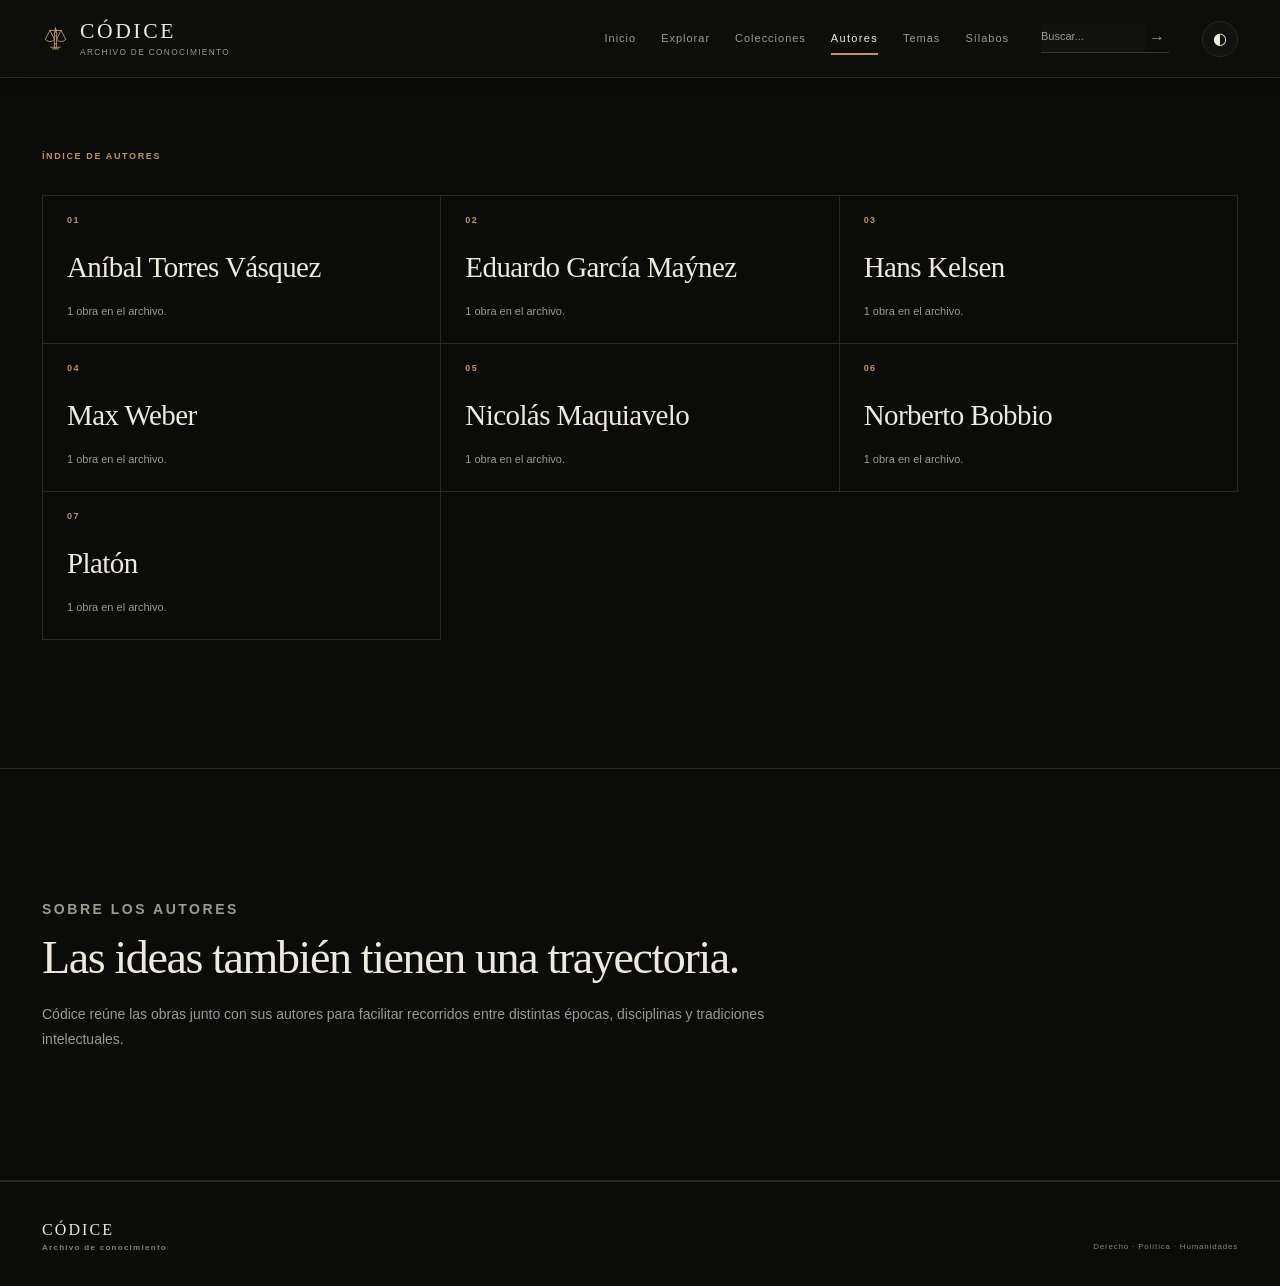
==== commit 7f396288: "Fix formatting issues in autores.html" ====
--- a/autores.html
+++ b/autores.html
@@ -44,18 +44,7 @@
 
         <span class="logo-symbol" aria-hidden="true">
 
-            <svg viewBox="0 0 40 40" xmlns="http://www.w3.org/2000/svg">
-
-                <path d="M20 5V32" />
-                <path d="M13 9H27" />
-                <path d="M20 5L17.5 9H22.5L20 5Z" />
-                <path d="M13 9L7 22H19L13 9Z" />
-                <path d="M27 9L21 22H33L27 9Z" />
-                <path d="M5 22C6 24 10 25 13 25C16 25 20 24 21 22" />
-                <path d="M19 22C20 24 24 25 27 25C30 25 34 24 35 22" />
-                <path d="M15 32H25" />
-
-            </svg>
+<svg viewBox="0 1 40 40" aria-hidden="true" focusable="false"><path d="M20 34H13"/><path d="M20 34H27"/><path d="M20 36.4H15.5"/><path d="M20 36.4H24.5"/><path d="M18.4 34V11.4"/><path d="M21.6 34V11.4"/><path d="M18.4 29H21.6"/><path d="M18.4 17H21.6"/><path d="M18.4 11.4H21.6"/><path d="M20 7.4V4.8"/><circle cx="20" cy="9" r="1.6" fill="currentColor"/><path d="M18.4 9H11.7"/><path d="M21.6 9H28.3"/><circle cx="11.7" cy="9" r=".85" fill="currentColor" stroke="none"/><circle cx="28.3" cy="9" r=".85" fill="currentColor" stroke="none"/><path d="M11.7 9L5 22"/><path d="M11.7 9L18.4 22"/><path d="M5 22C6.2 24.5 8.8 25.4 11.7 25.4C14.6 25.4 17.2 24.5 18.4 22"/><path d="M28.3 9L35 22"/><path d="M28.3 9L21.6 22"/><path d="M35 22C33.8 24.5 31.2 25.4 28.3 25.4C25.4 25.4 22.8 24.5 21.6 22"/></svg>
 
         </span>
 
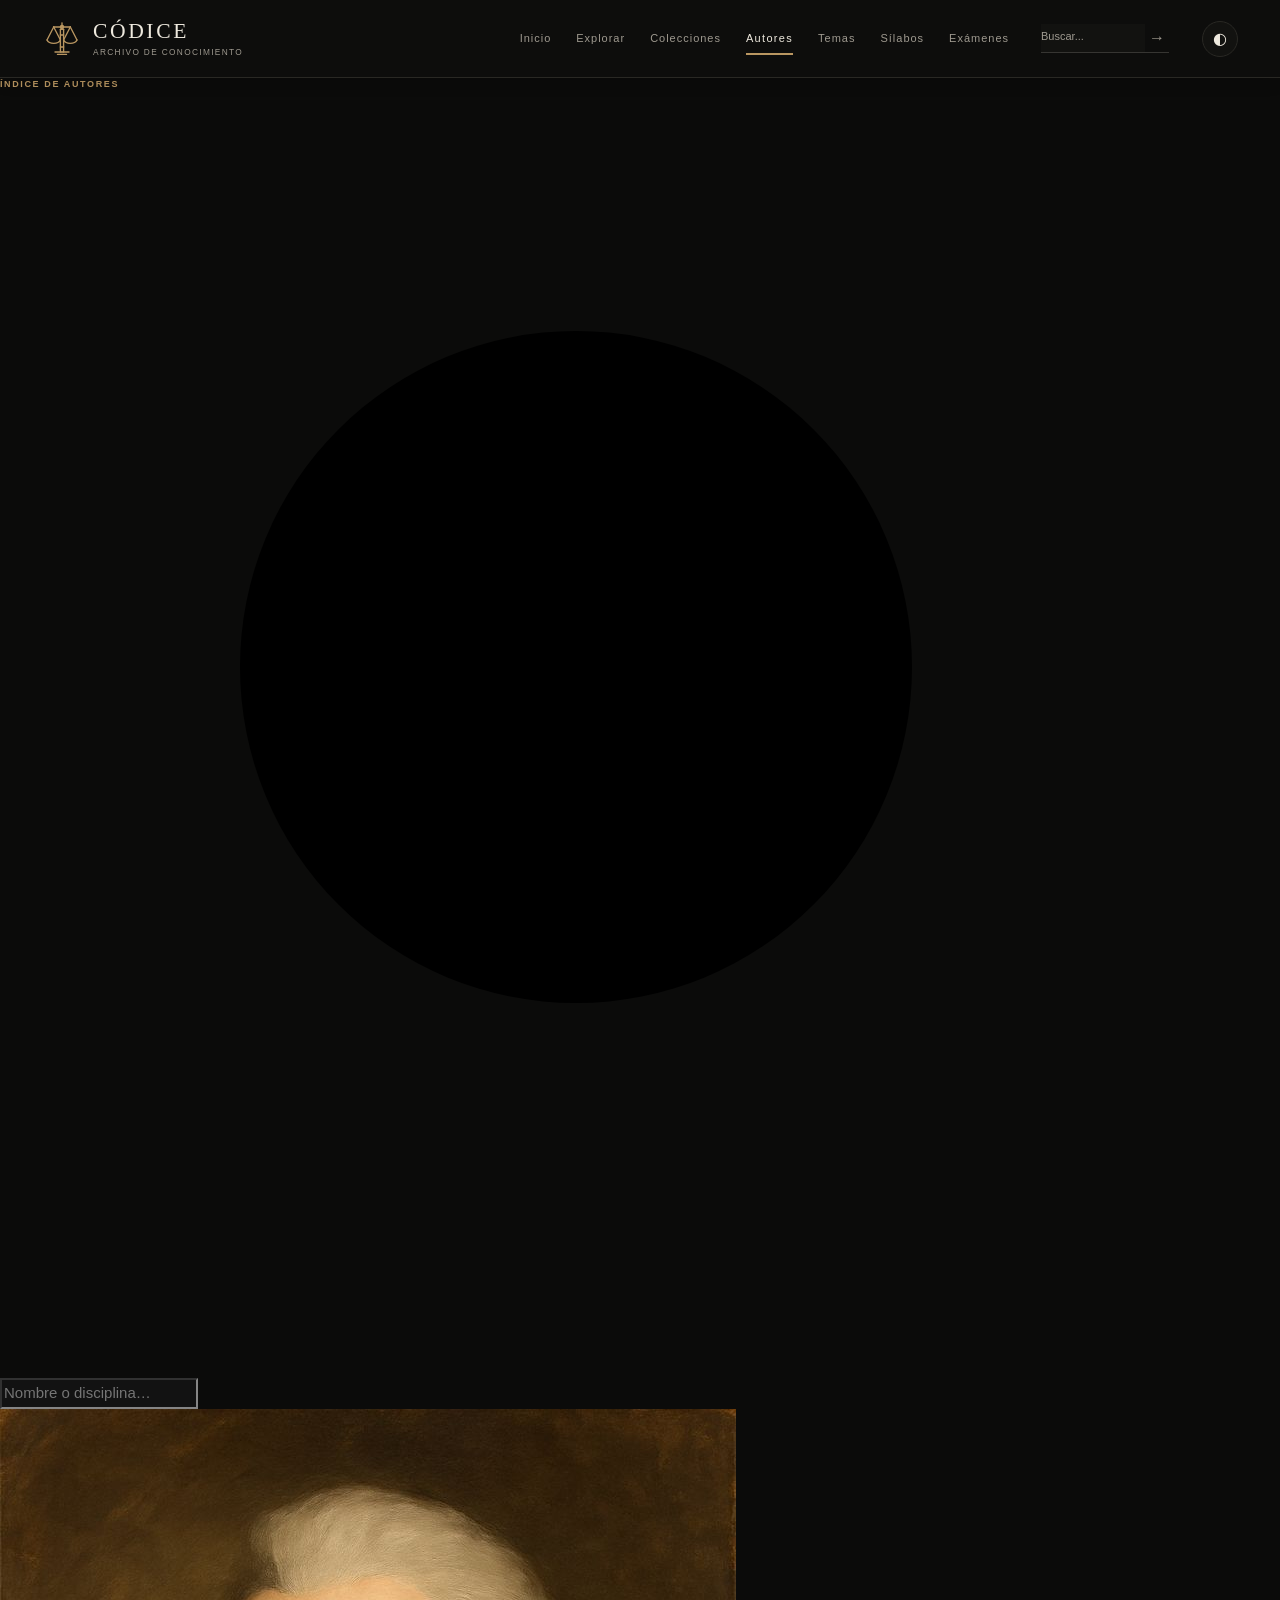
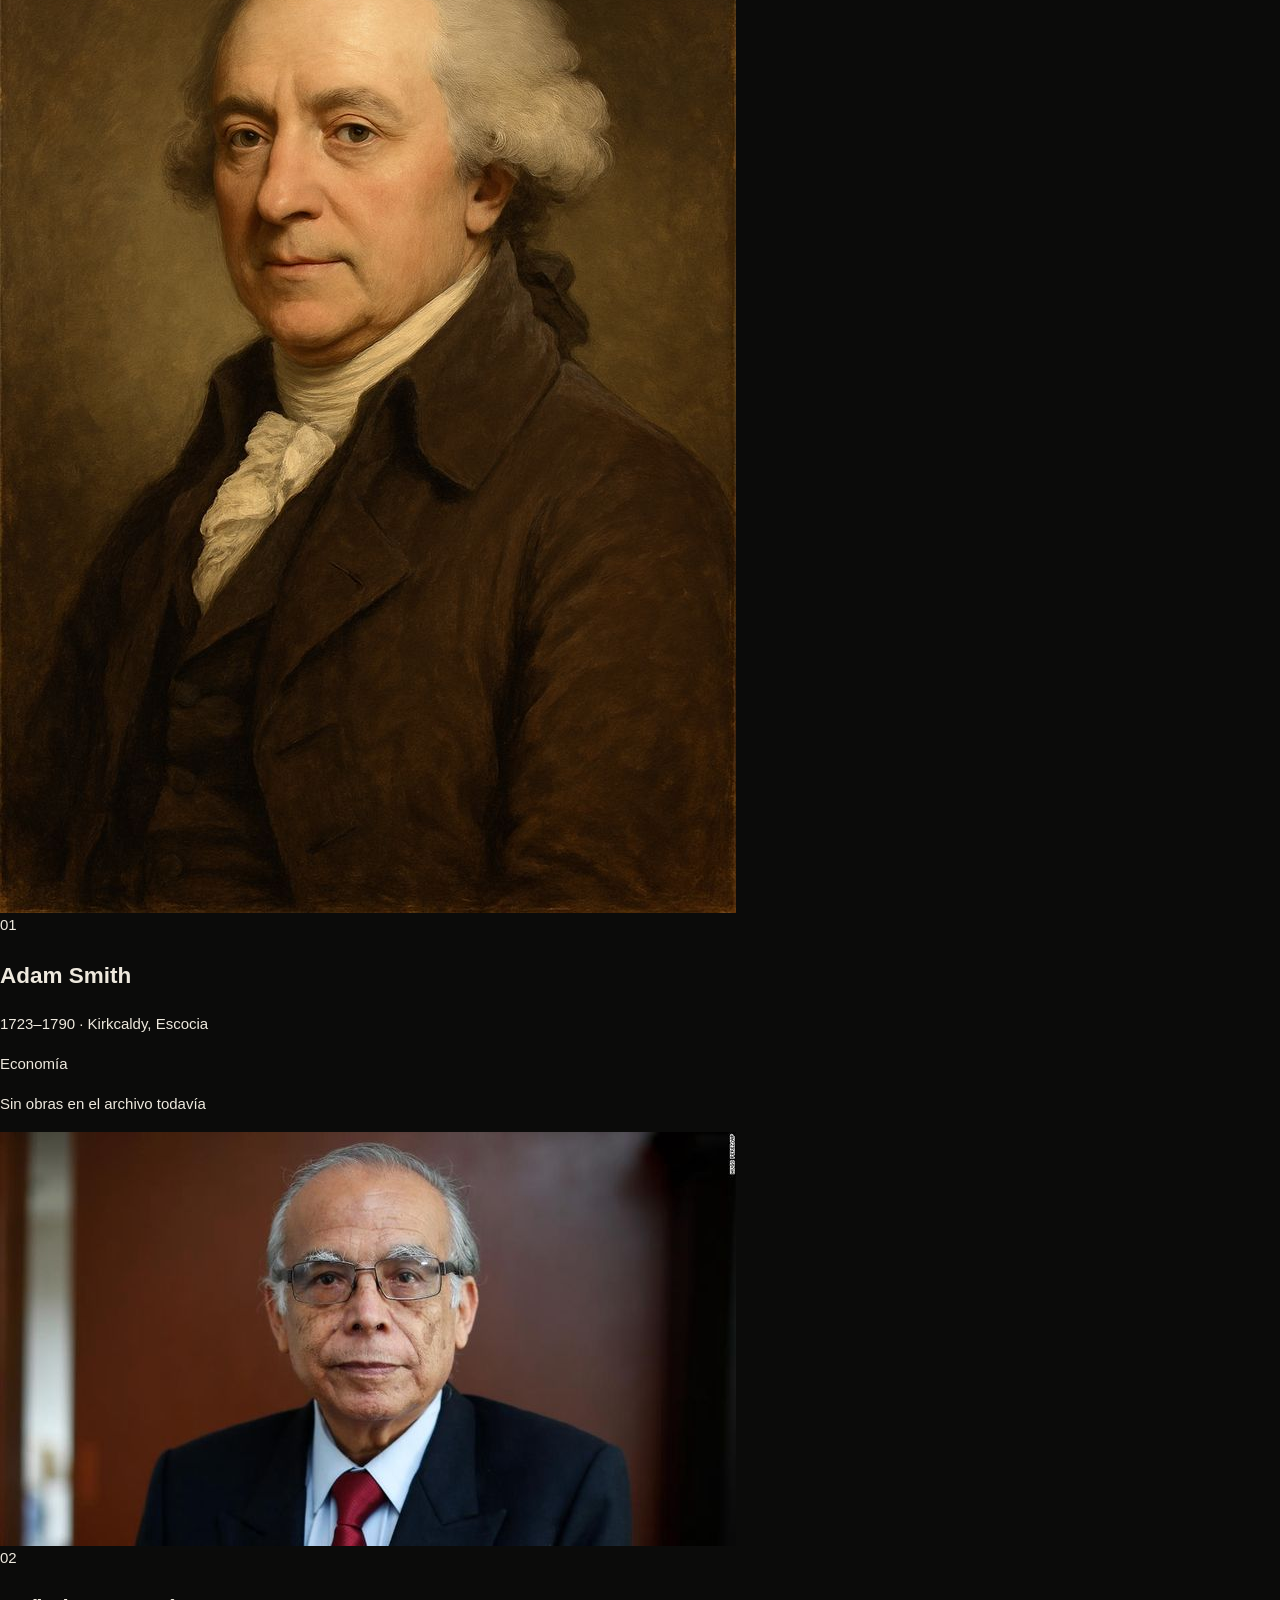
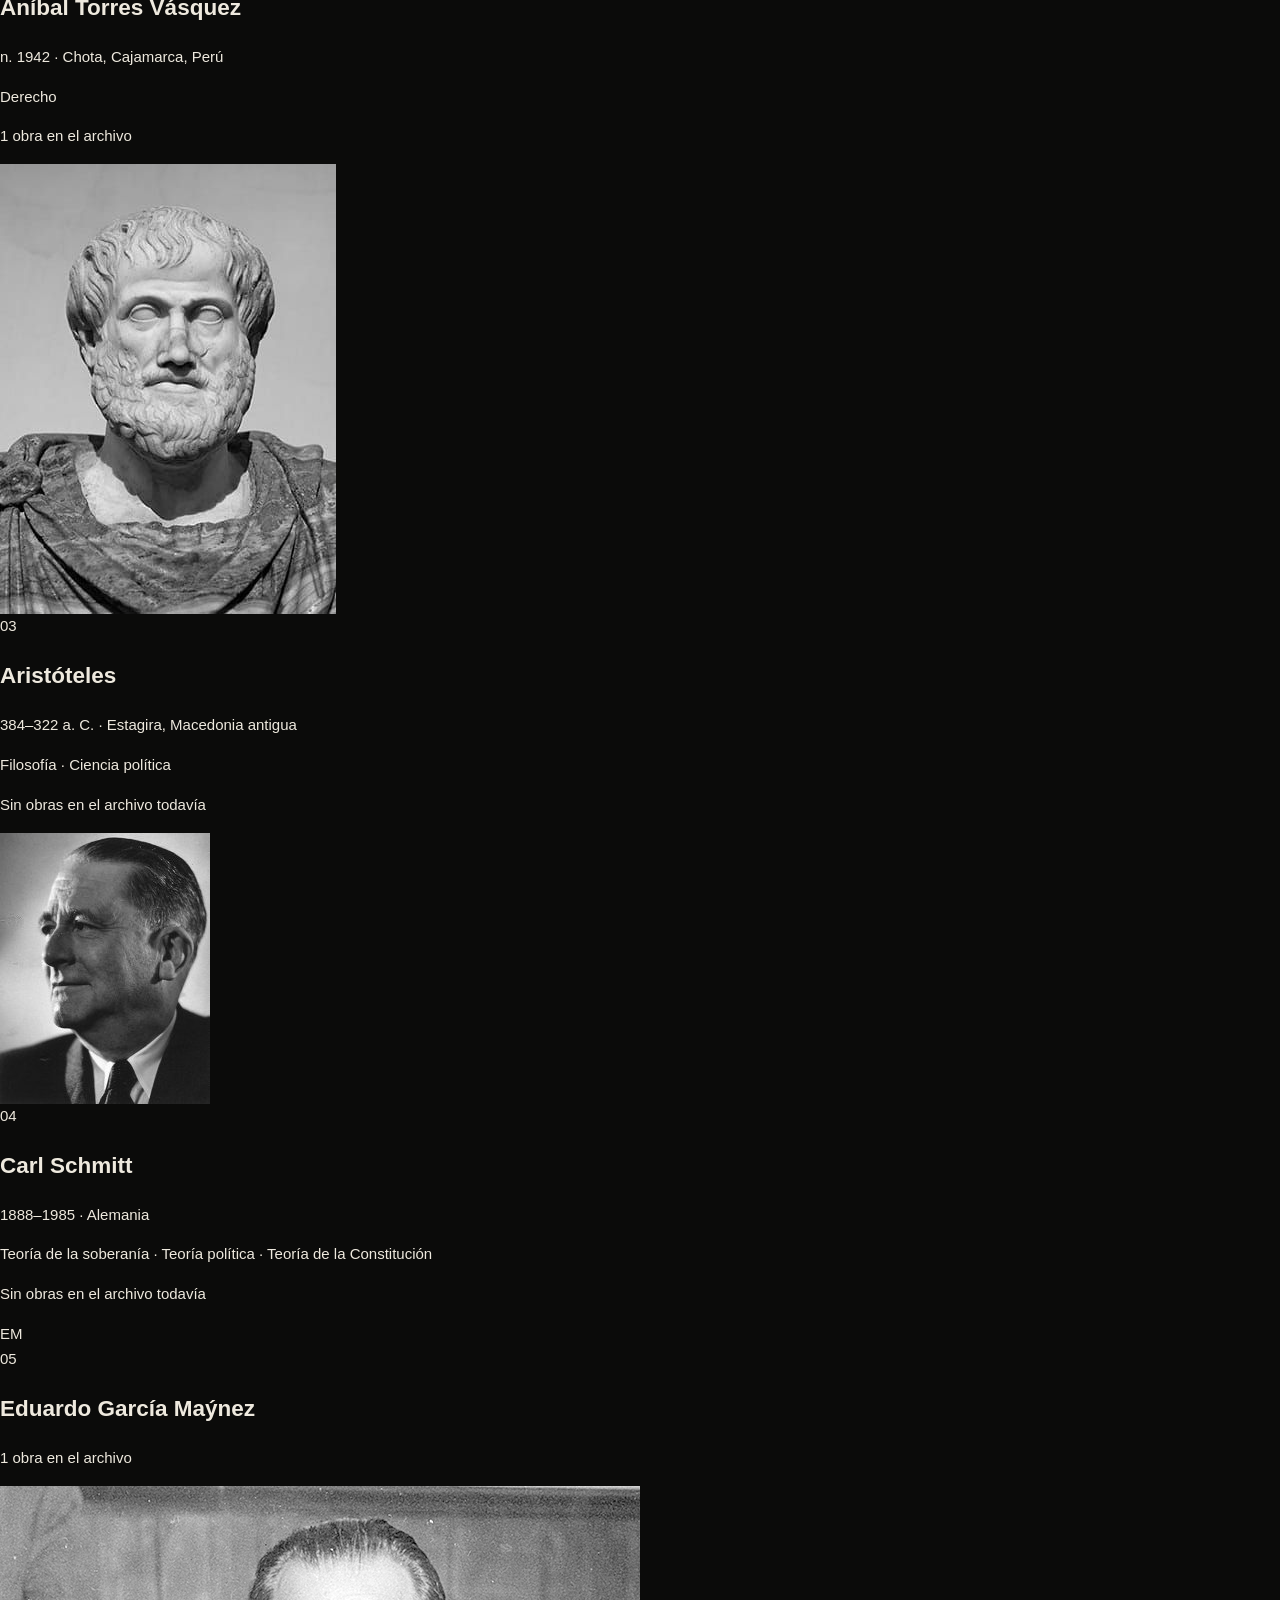
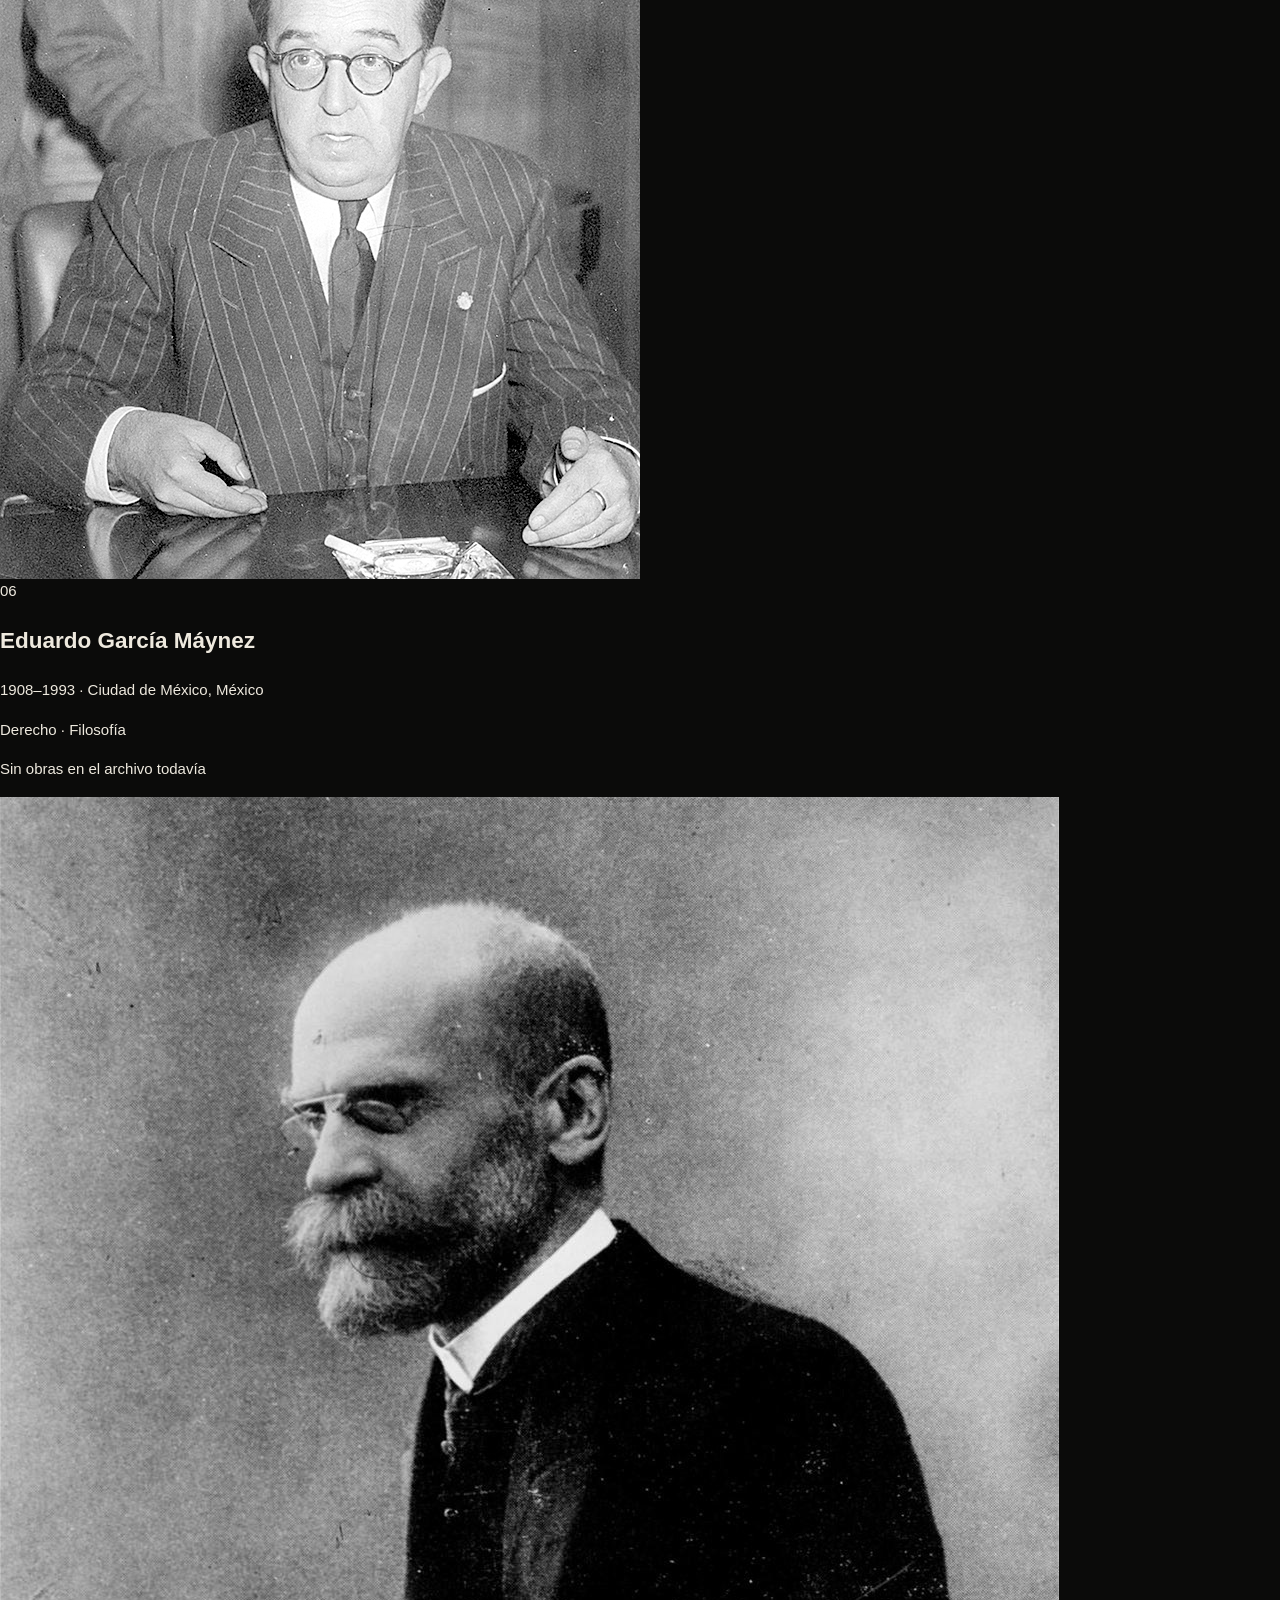
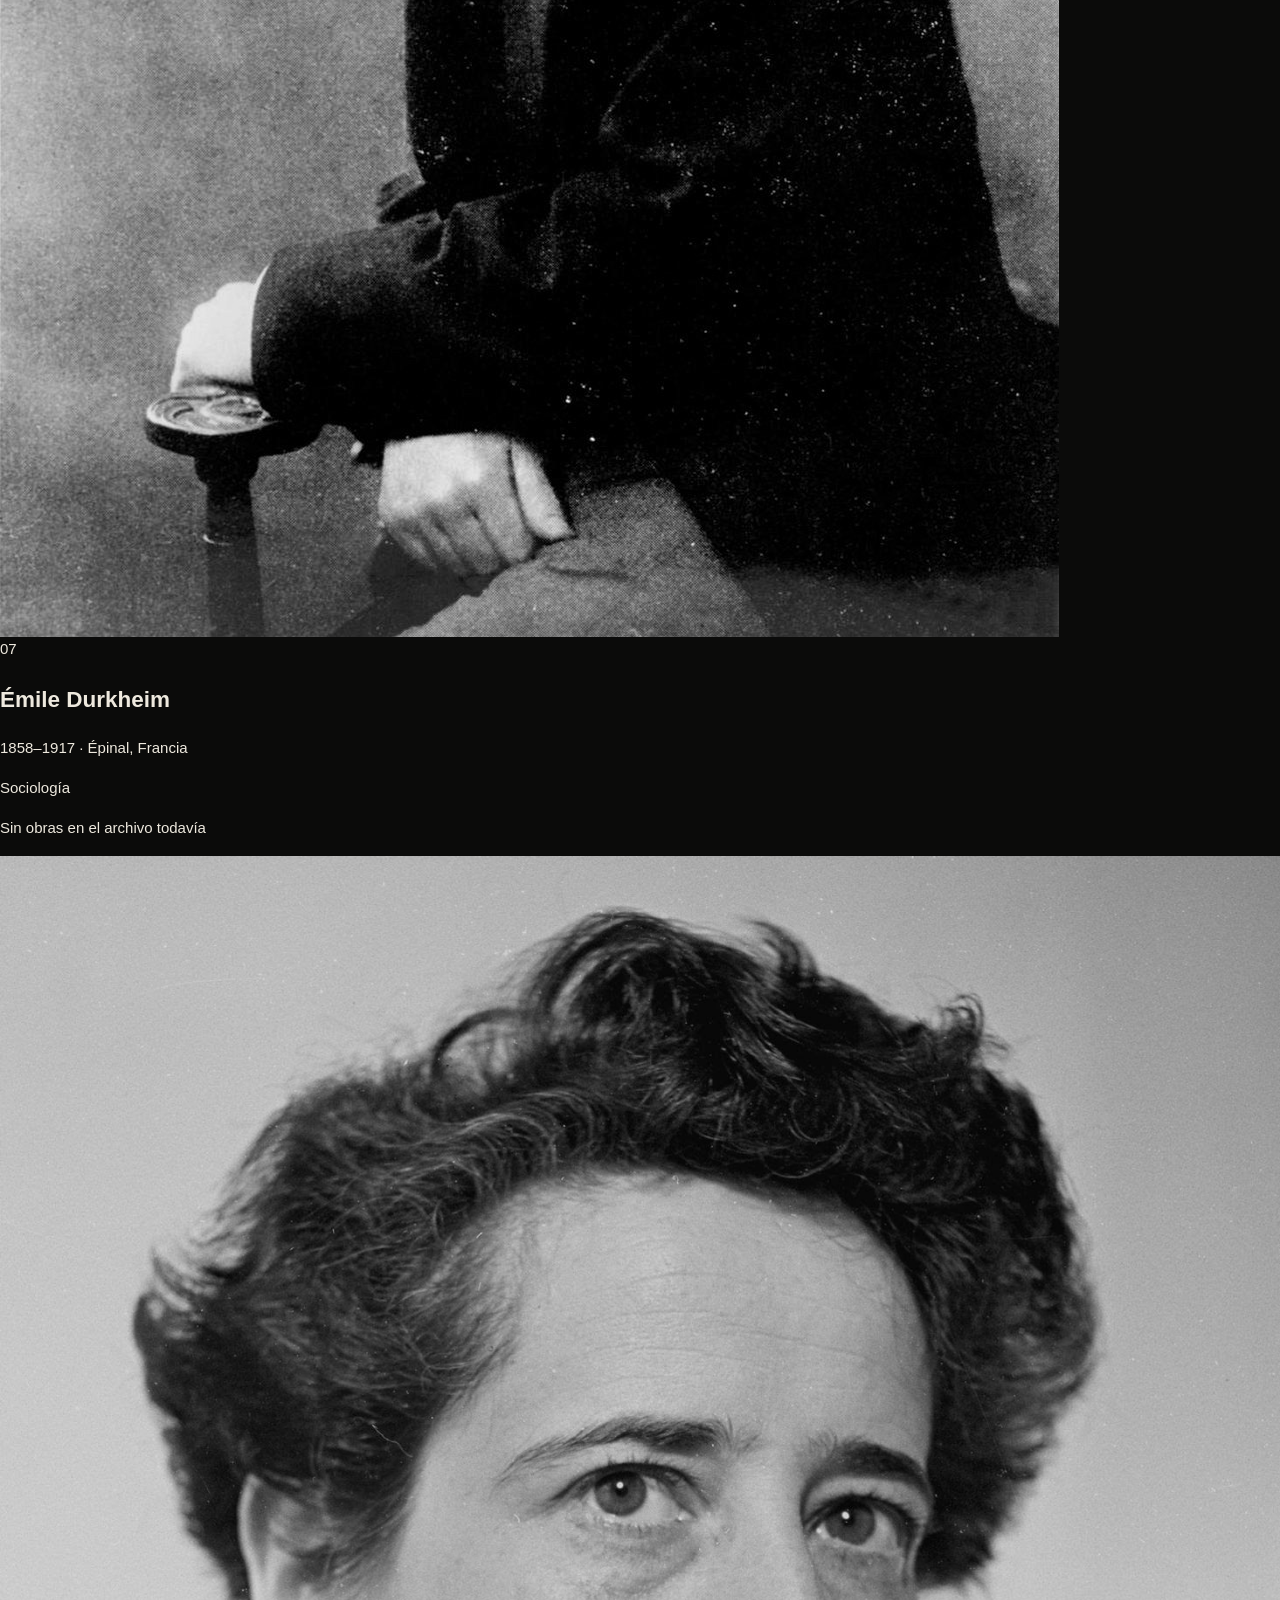
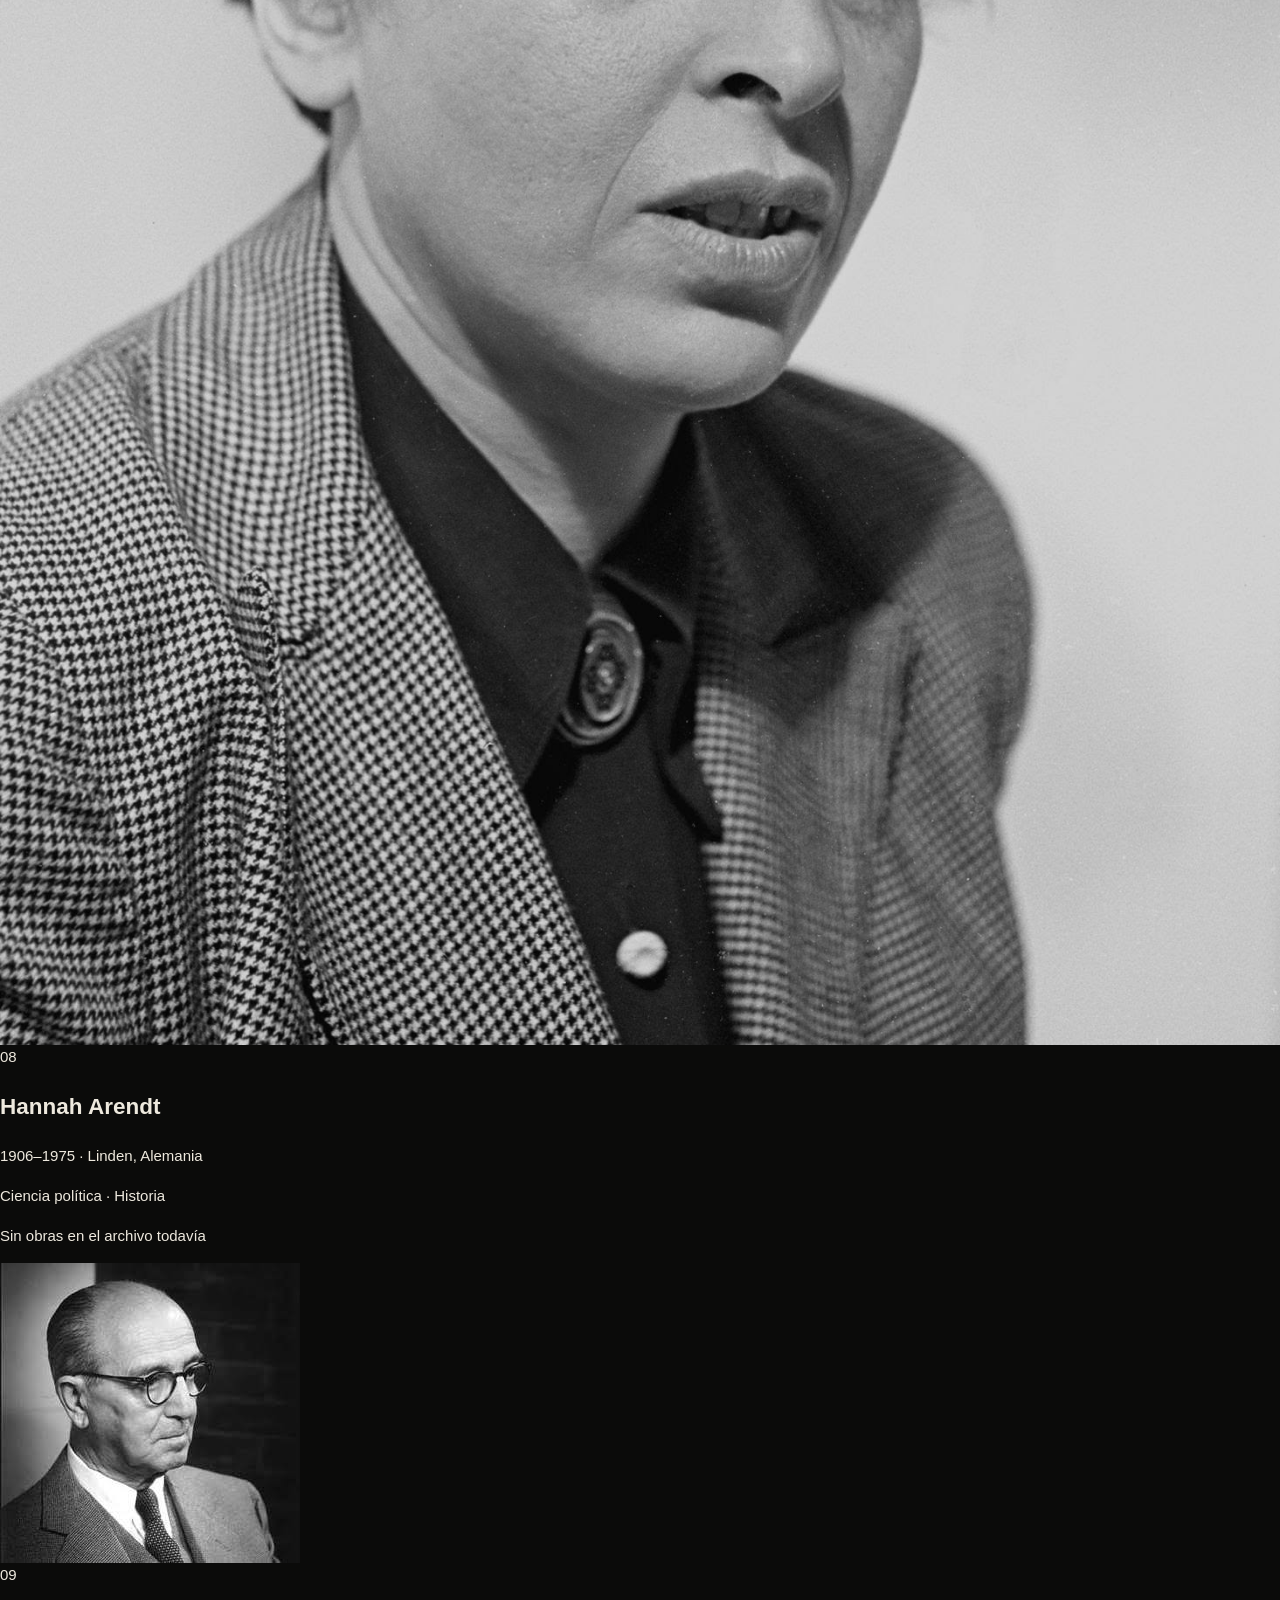
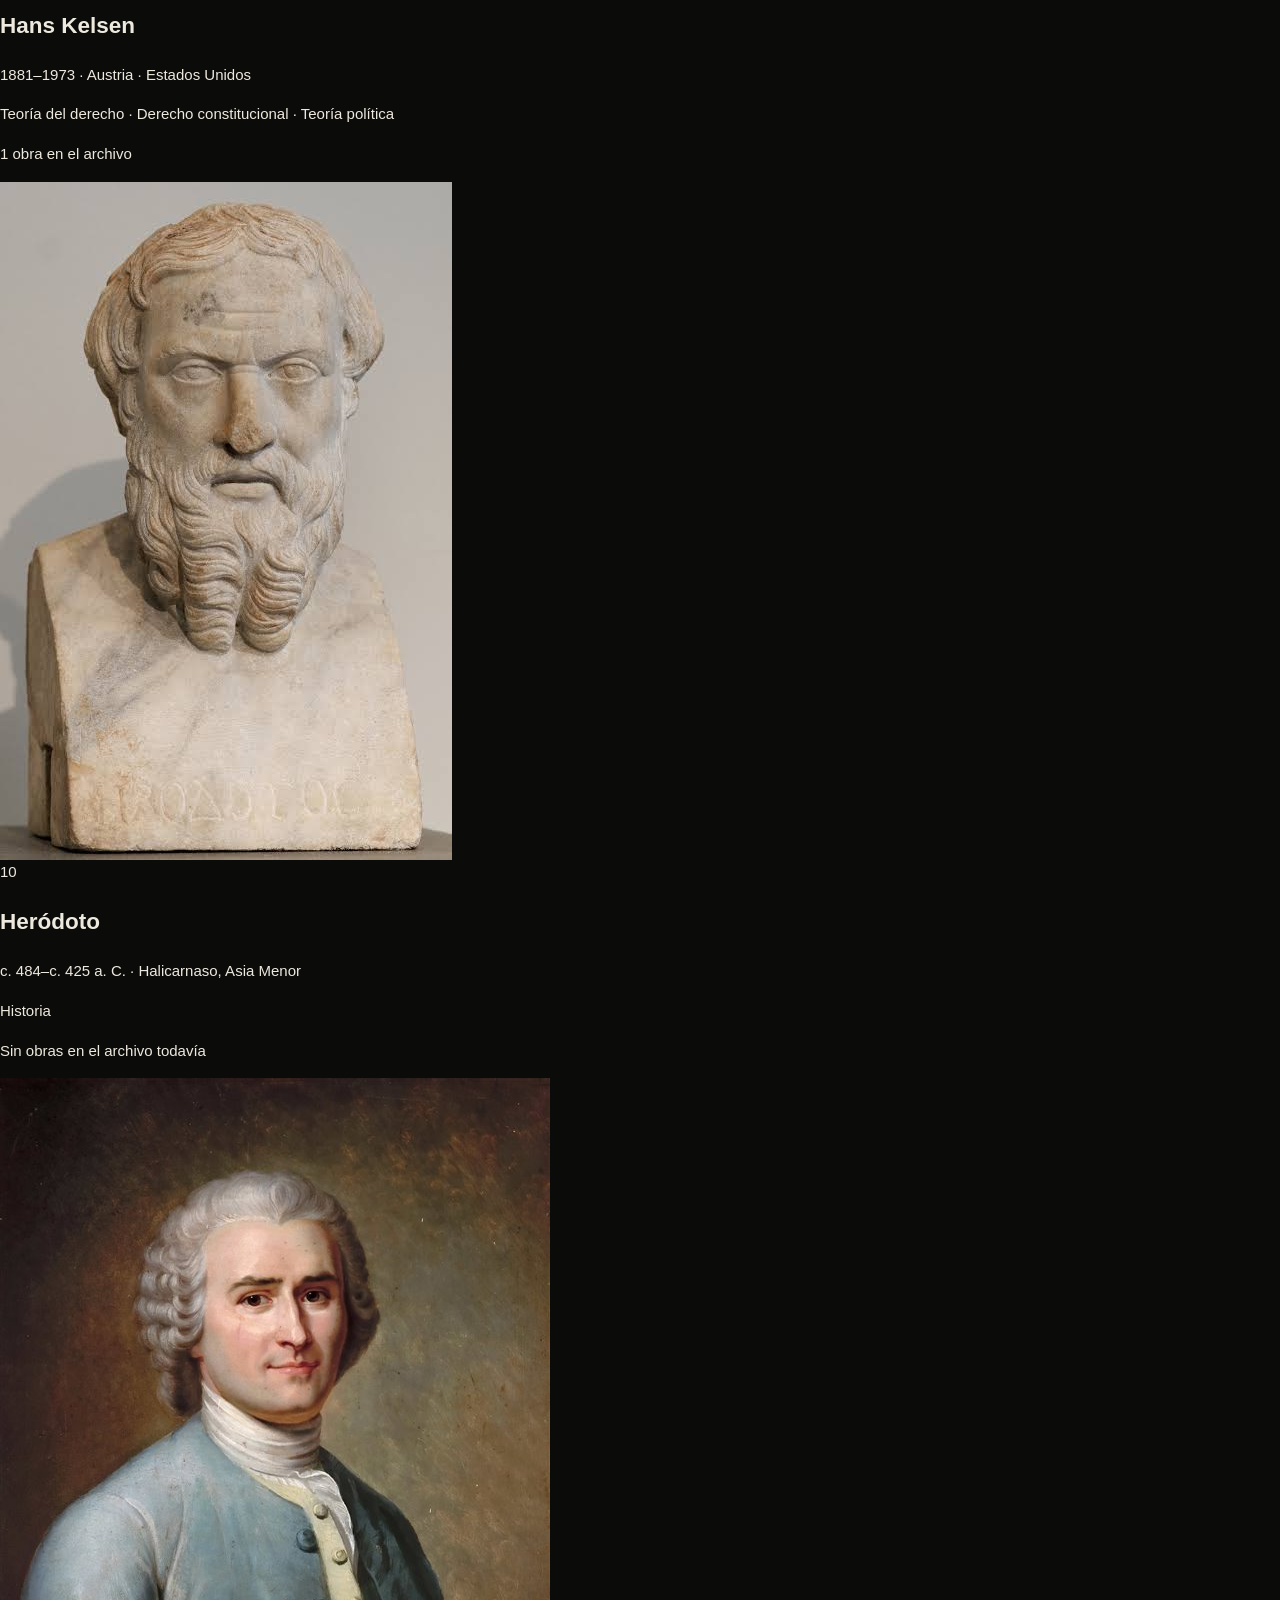
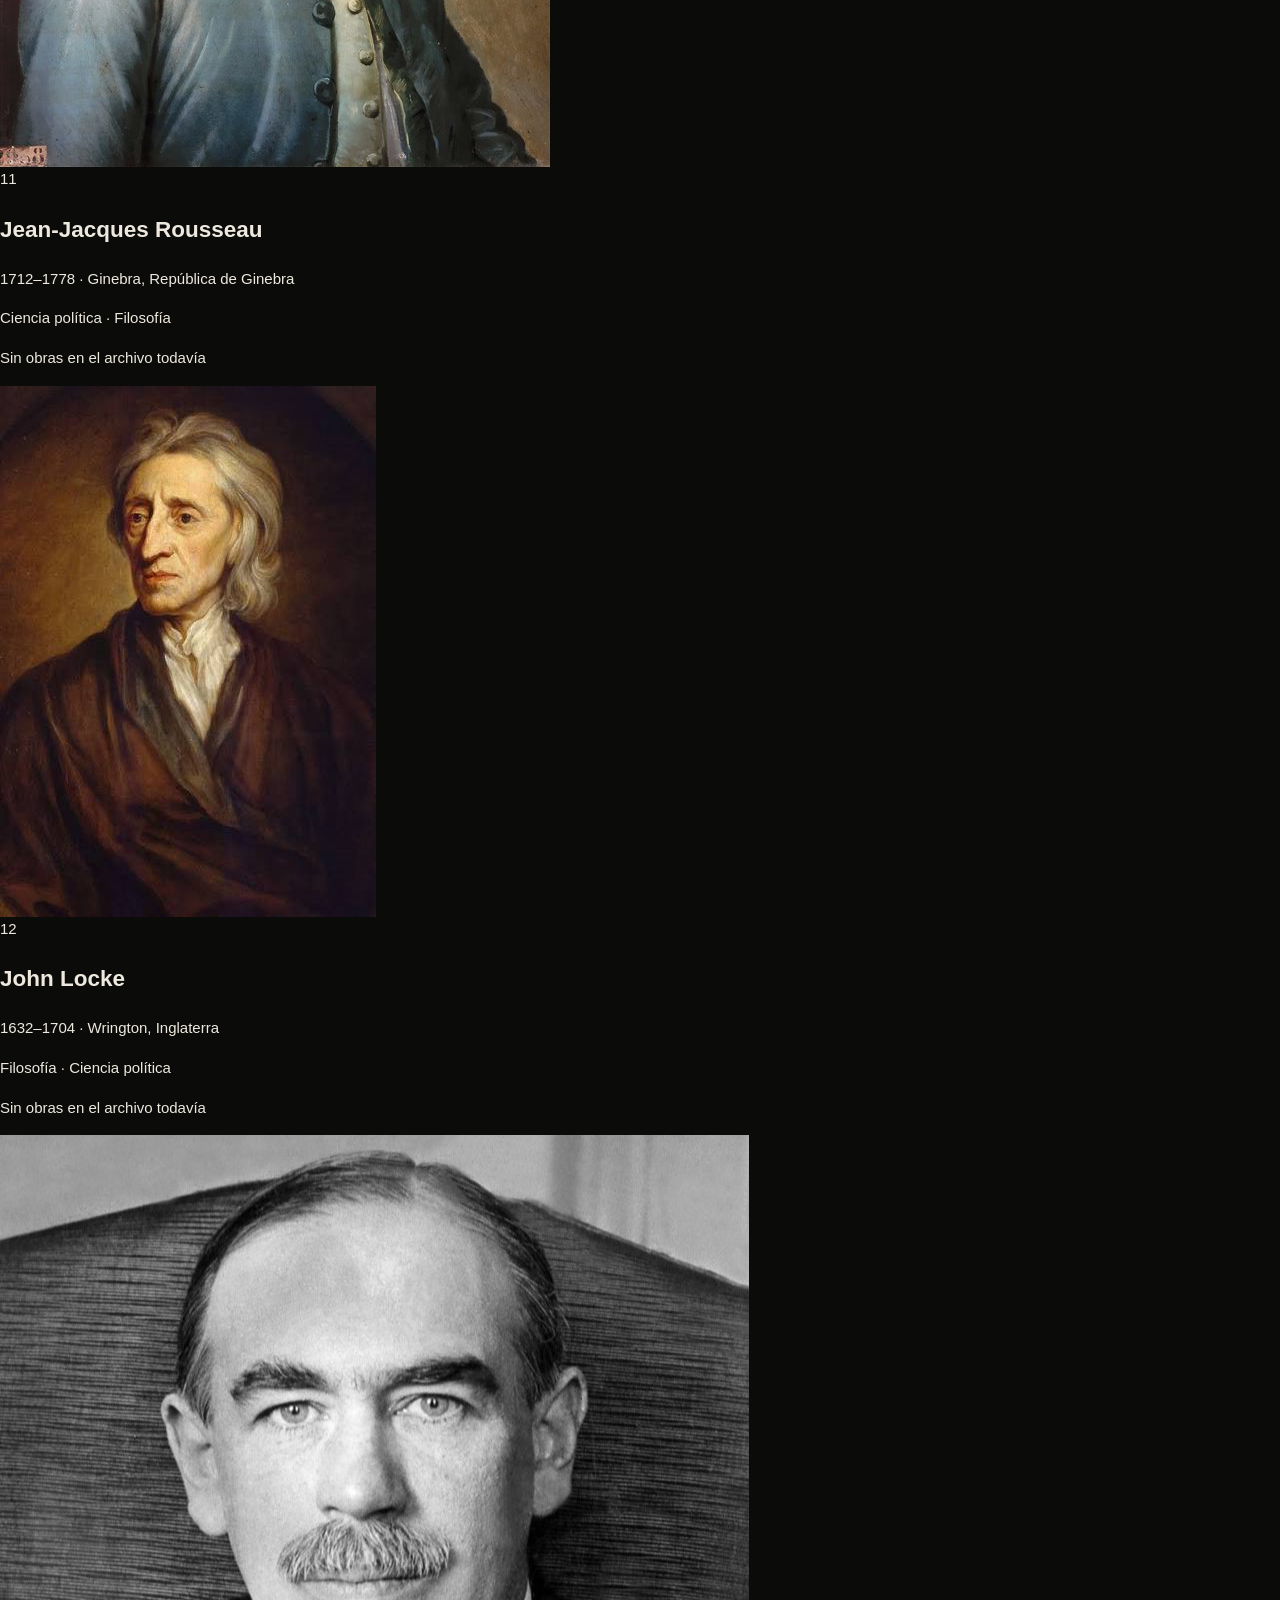
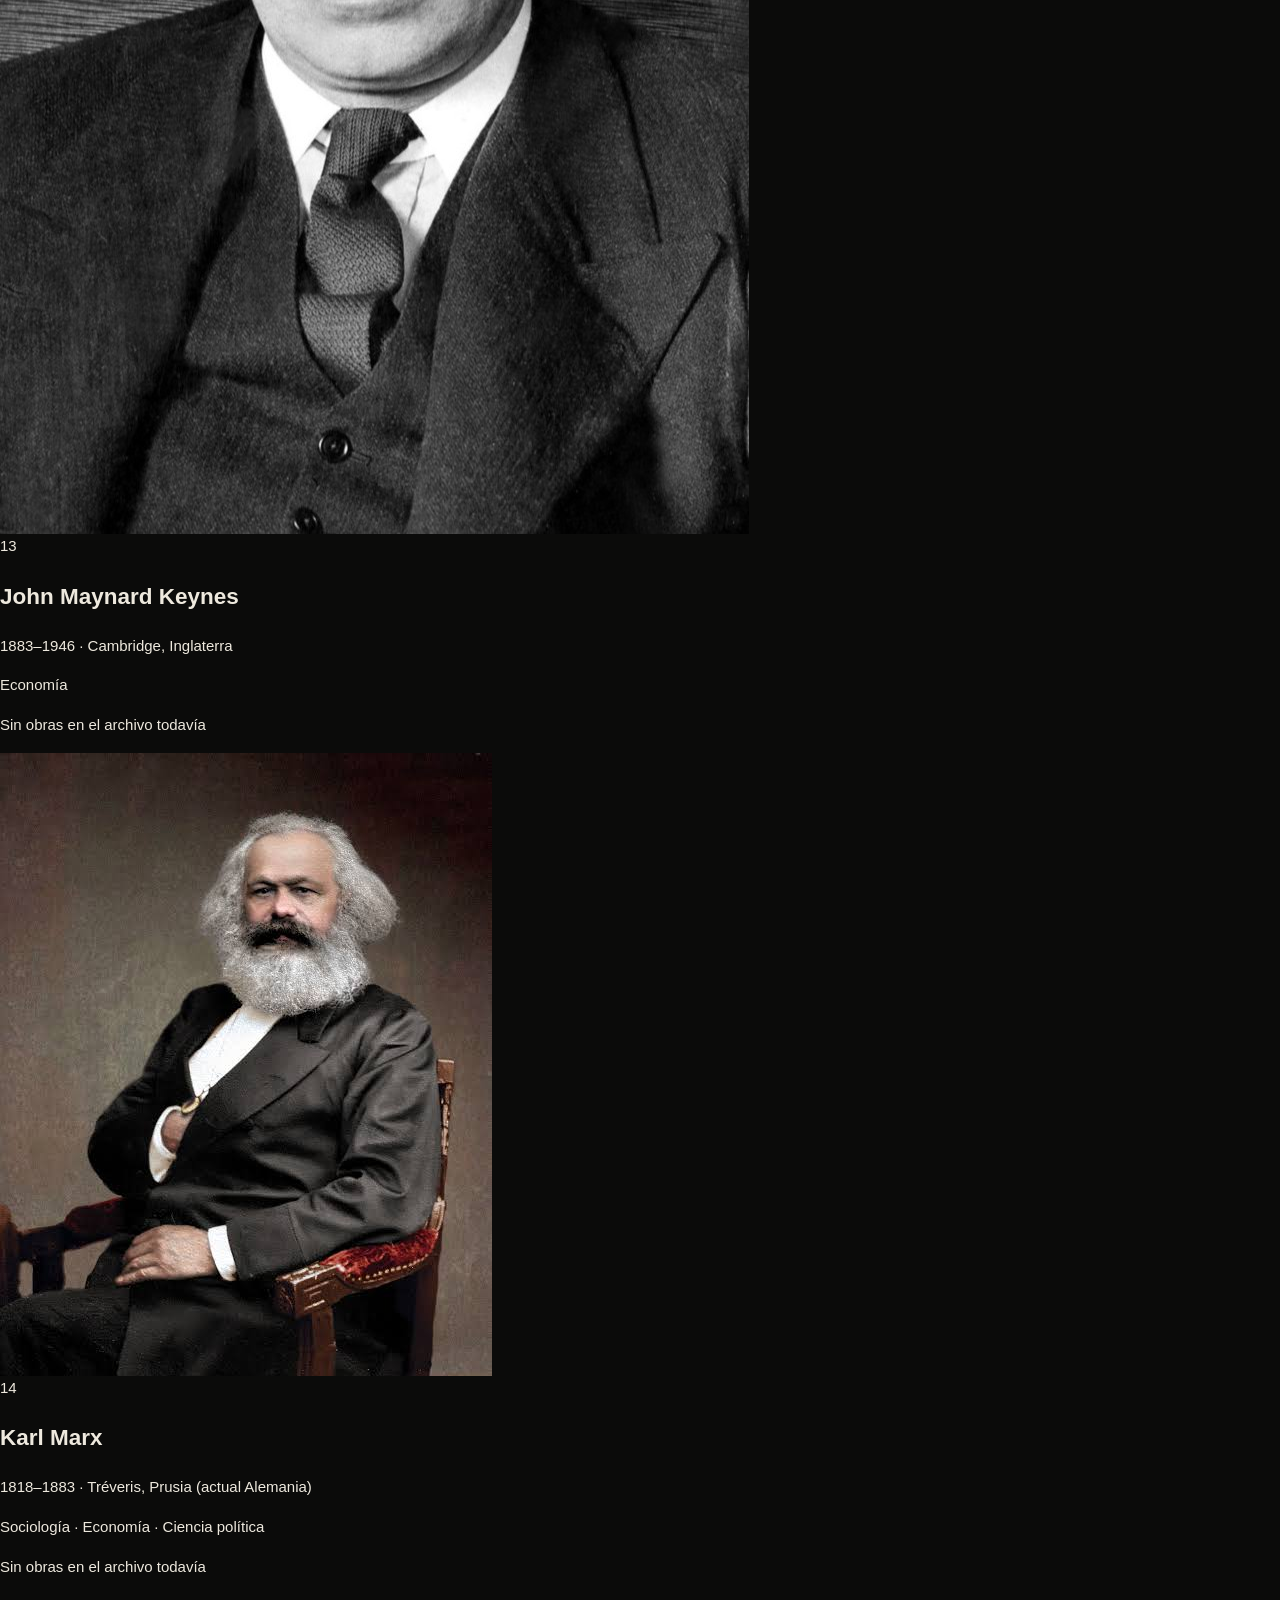
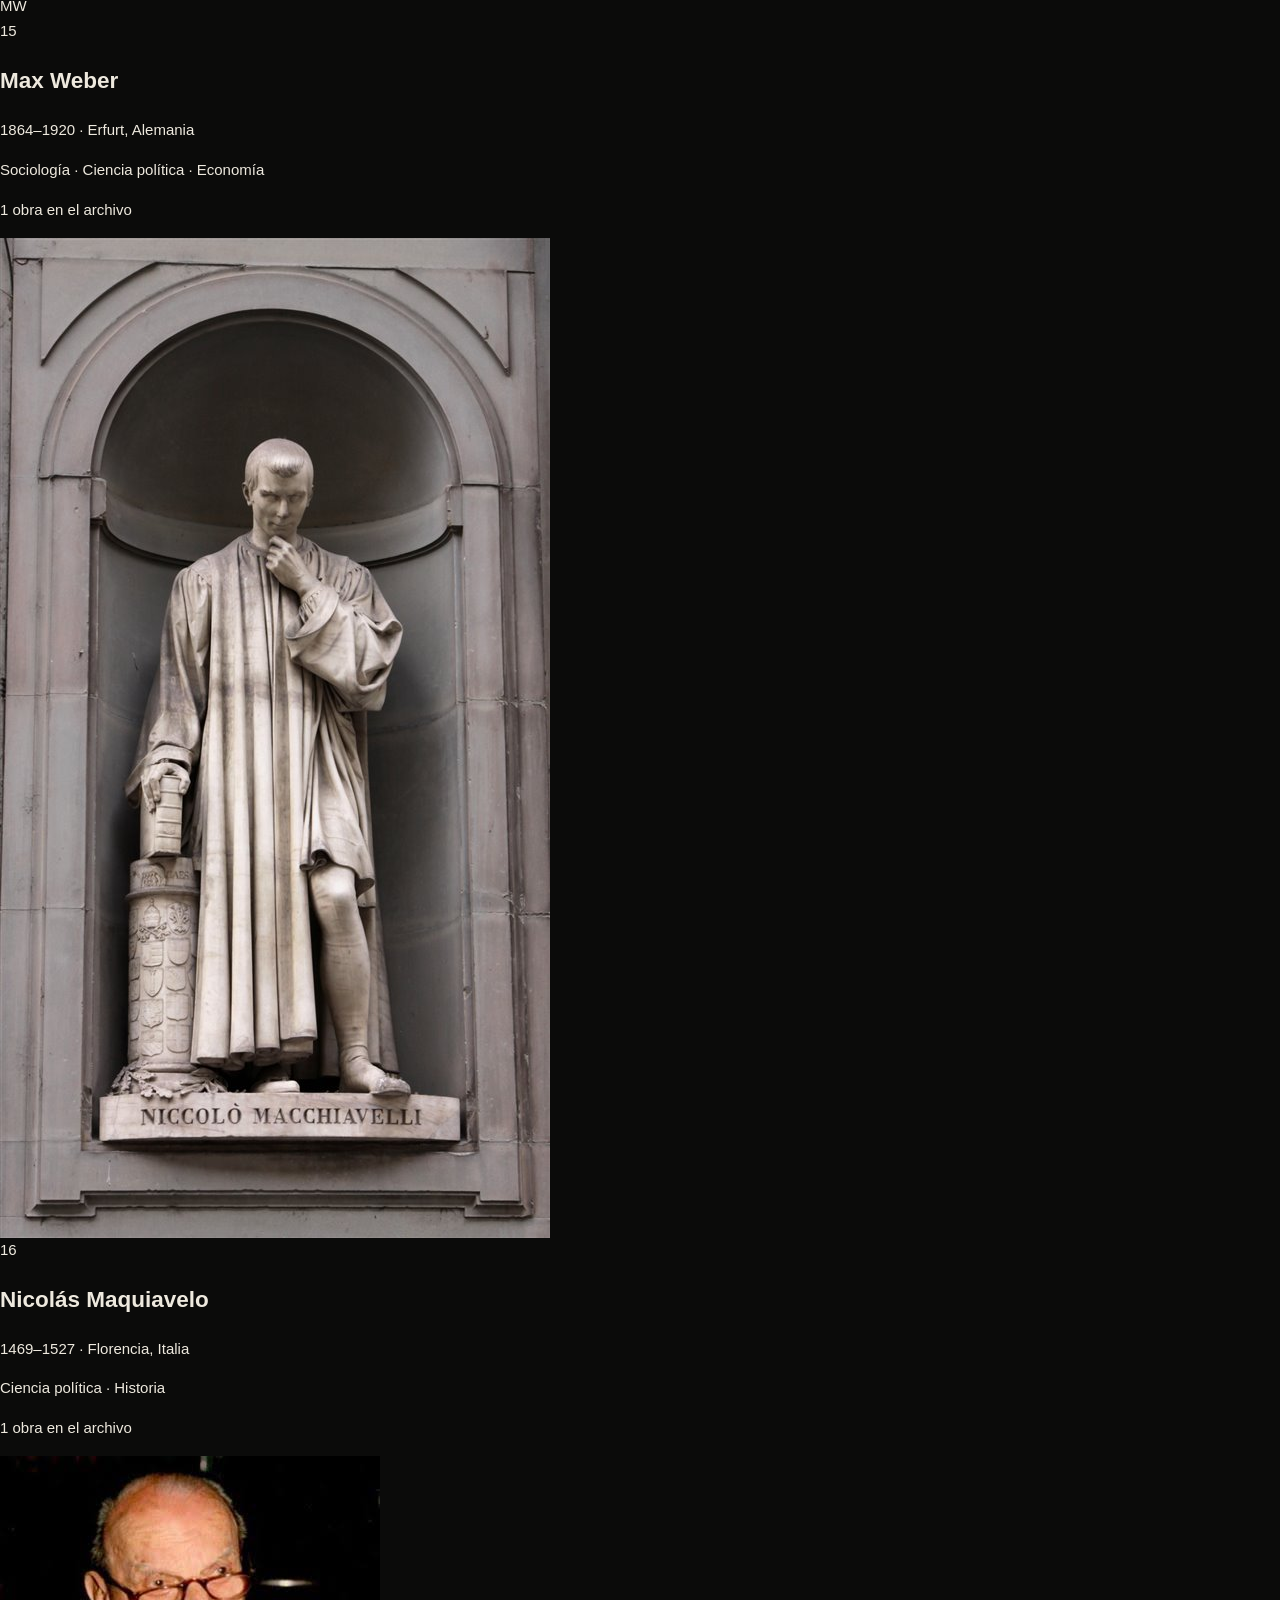
==== commit 24ab8067: "Update autores.html" ====
--- a/autores.html
+++ b/autores.html
@@ -81,6 +81,16 @@
         </button>
 
         <button
+            class="header-icon-btn theme-toggle-mobile"
+            type="button"
+            id="theme-toggle-mobile"
+            aria-label="Modo claro"
+            aria-pressed="false"
+        >
+            <span class="theme-toggle-mobile-icon" aria-hidden="true">◐</span>
+        </button>
+
+        <button
             class="header-icon-btn menu-toggle"
             type="button"
             id="menu-toggle"
@@ -118,6 +128,10 @@
 
         <a href="silabos.html">
             Sílabos
+        </a>
+
+        <a href="examenes.html">
+            Exámenes
         </a>
 
 
@@ -205,51 +219,12 @@
 
 </header>
 
+<button class="menu-scrim" id="menu-scrim" type="button" aria-label="Cerrar menú" hidden></button>
+
 
     <main id="contenido" tabindex="-1">
 
-        <section class="section">
-
-            <div class="section-header section-header--compact">
-
-                <div>
-                    <p class="eyebrow">
-                        ÍNDICE DE AUTORES
-                    </p>
-
-                    <h1 class="page-title">Autores</h1>
-
-
-                </div>
-
-            </div>
-
-
-<div class="collection-grid" id="lista-autores">
-
-</div>
-
-        </section>
-
-
-        <section class="manifesto">
-
-            <p class="eyebrow">
-                SOBRE LOS AUTORES
-            </p>
-
-            <h2>
-                Las ideas también tienen
-                una trayectoria.
-            </h2>
-
-            <p>
-                Códice reúne las obras junto con sus autores
-                para facilitar recorridos entre distintas
-                épocas, disciplinas y tradiciones intelectuales.
-            </p>
-
-        </section>
+        <div class="autores-app" id="autores-app" aria-busy="true"></div>
 
     </main>
 
@@ -275,6 +250,7 @@
 </footer>
 
 <script src="js/app.js"></script>
+<script src="js/autores.js"></script>
 
 </body>
 
--- a/css/estilo.css
+++ b/css/estilo.css
@@ -1472,6 +1472,47 @@
     letter-spacing: -0.015em;
 }
 
+/* Los cursos con documento disponible se distinguen como enlaces. */
+.syllabus-course-link {
+    position: relative;
+
+    display: inline-block;
+    max-width: 100%;
+    min-height: 44px;
+    padding: 9px 38px 9px 12px;
+    vertical-align: middle;
+
+    border: var(--border-strong);
+    background: var(--surface);
+    color: var(--ivory);
+
+    transition:
+        background-color var(--transition-fast),
+        border-color var(--transition-fast),
+        color var(--transition-fast);
+}
+
+.syllabus-course-link::after {
+    content: "↗";
+
+    position: absolute;
+    top: 50%;
+    right: 12px;
+
+    color: var(--accent);
+    font-family: var(--sans);
+    font-size: 15px;
+    line-height: 1;
+
+    transform: translateY(-50%);
+}
+
+.syllabus-course-link:hover {
+    border-color: var(--accent);
+    background: var(--surface-light);
+    color: var(--ivory);
+}
+
 .syllabus-course-description {
     max-width: 560px;
 
@@ -5806,3 +5847,7 @@
     }
 
 }
+
+
+   .logo-symbol { width: 40px; height: 40px; }
+   @media (max-width: 959px) { .logo-symbol { width: 32px; height: 32px; } }
